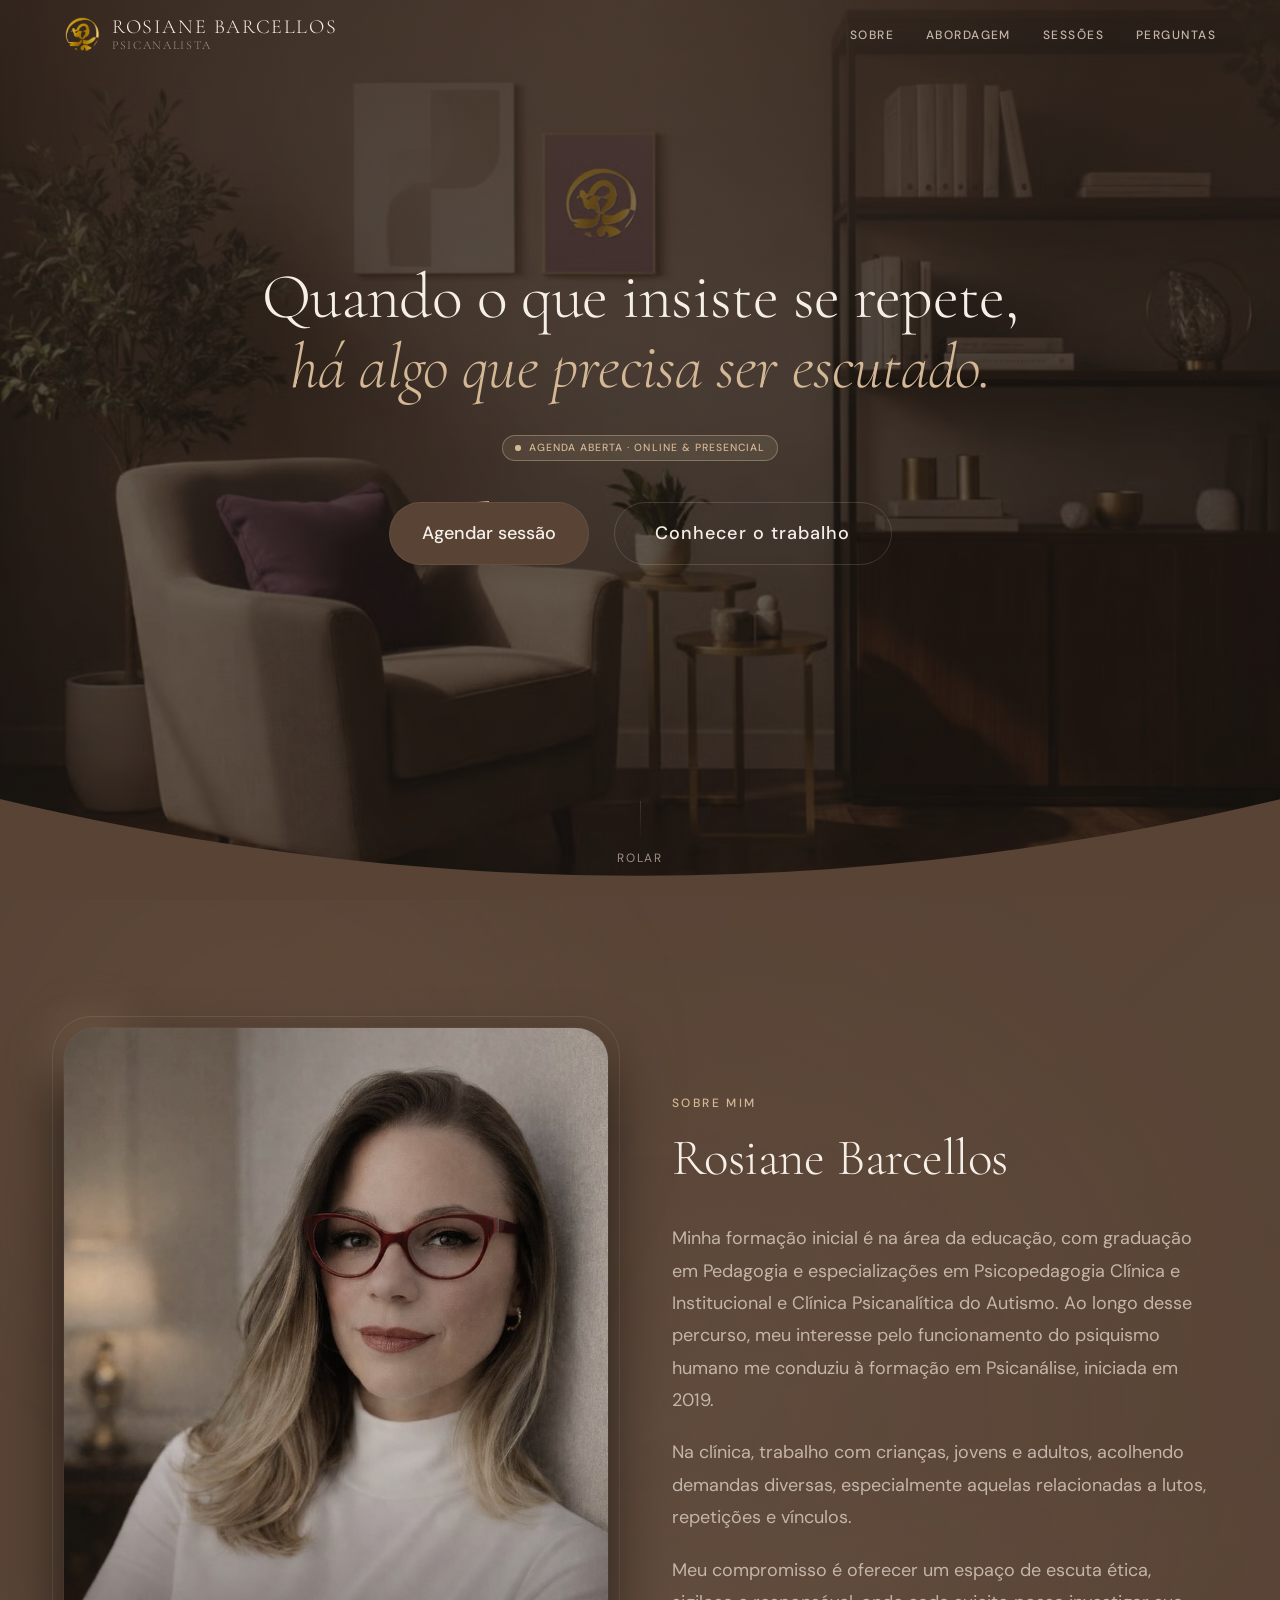
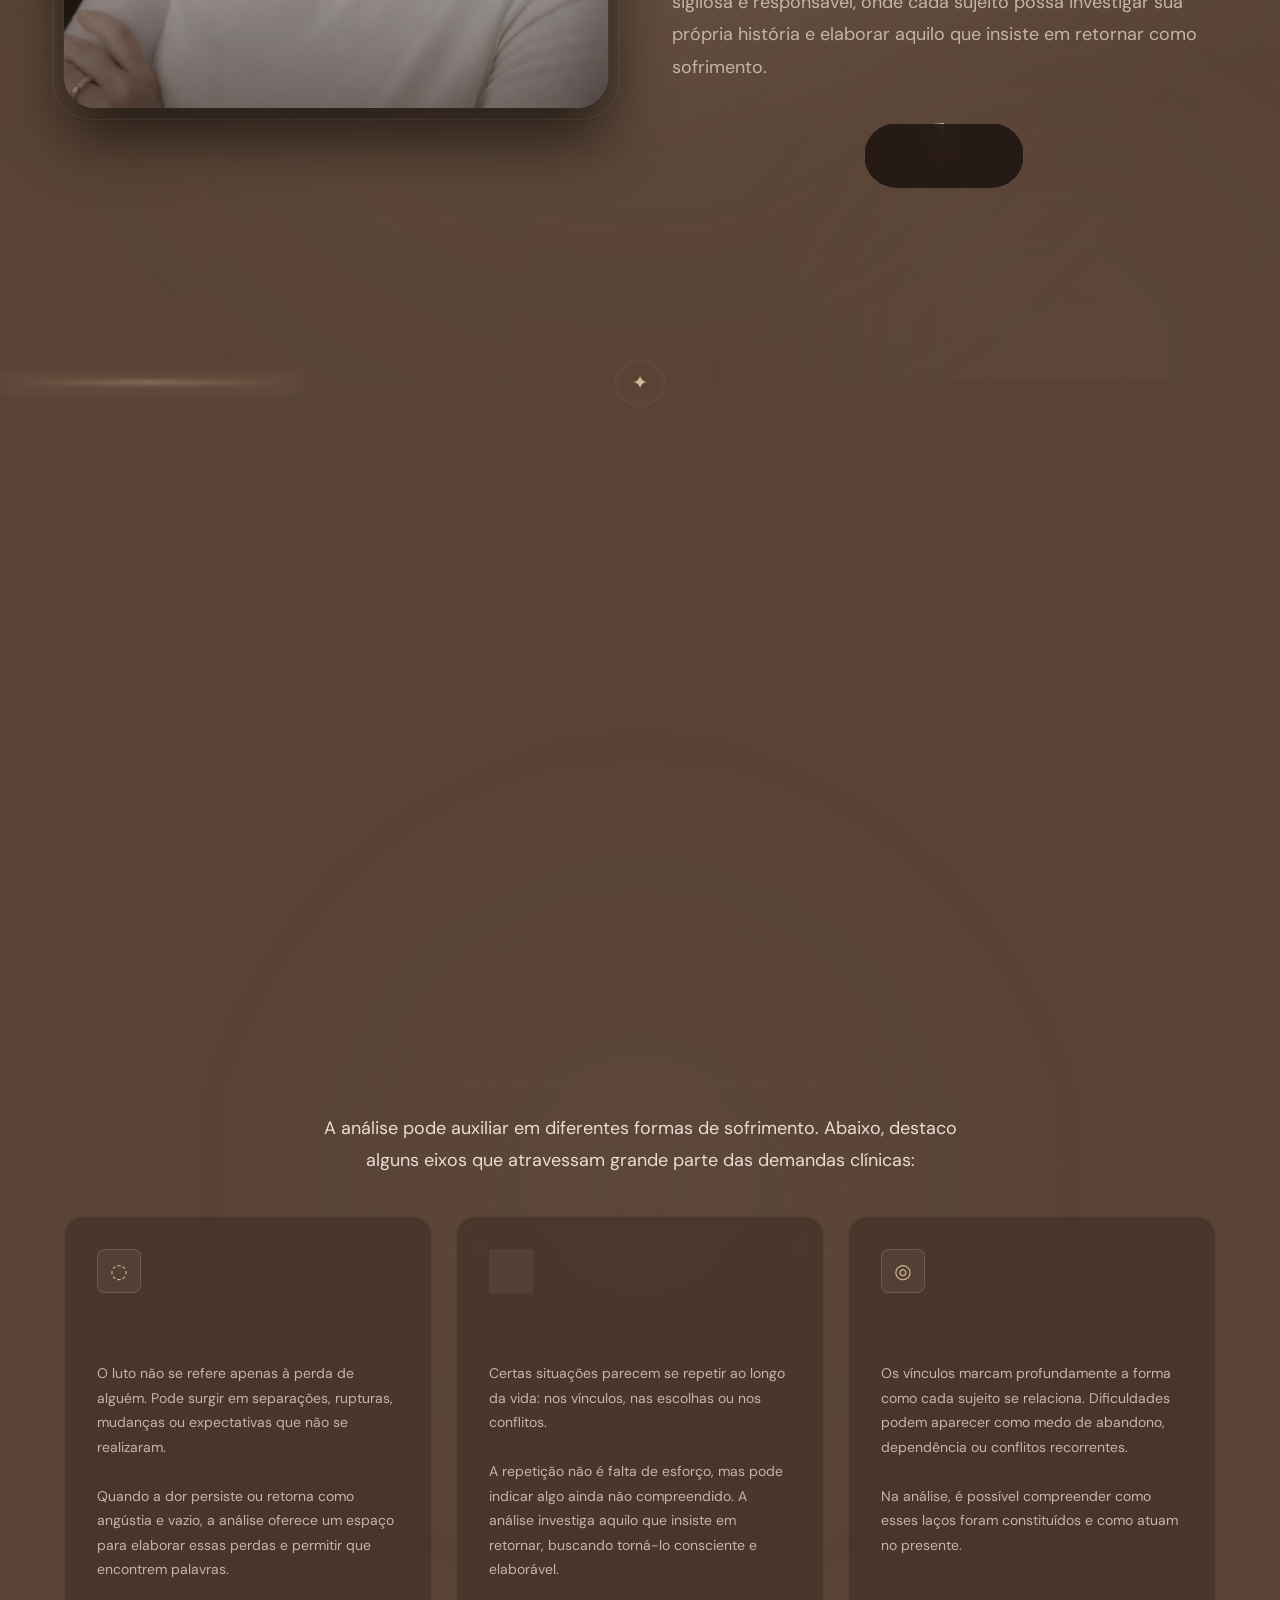
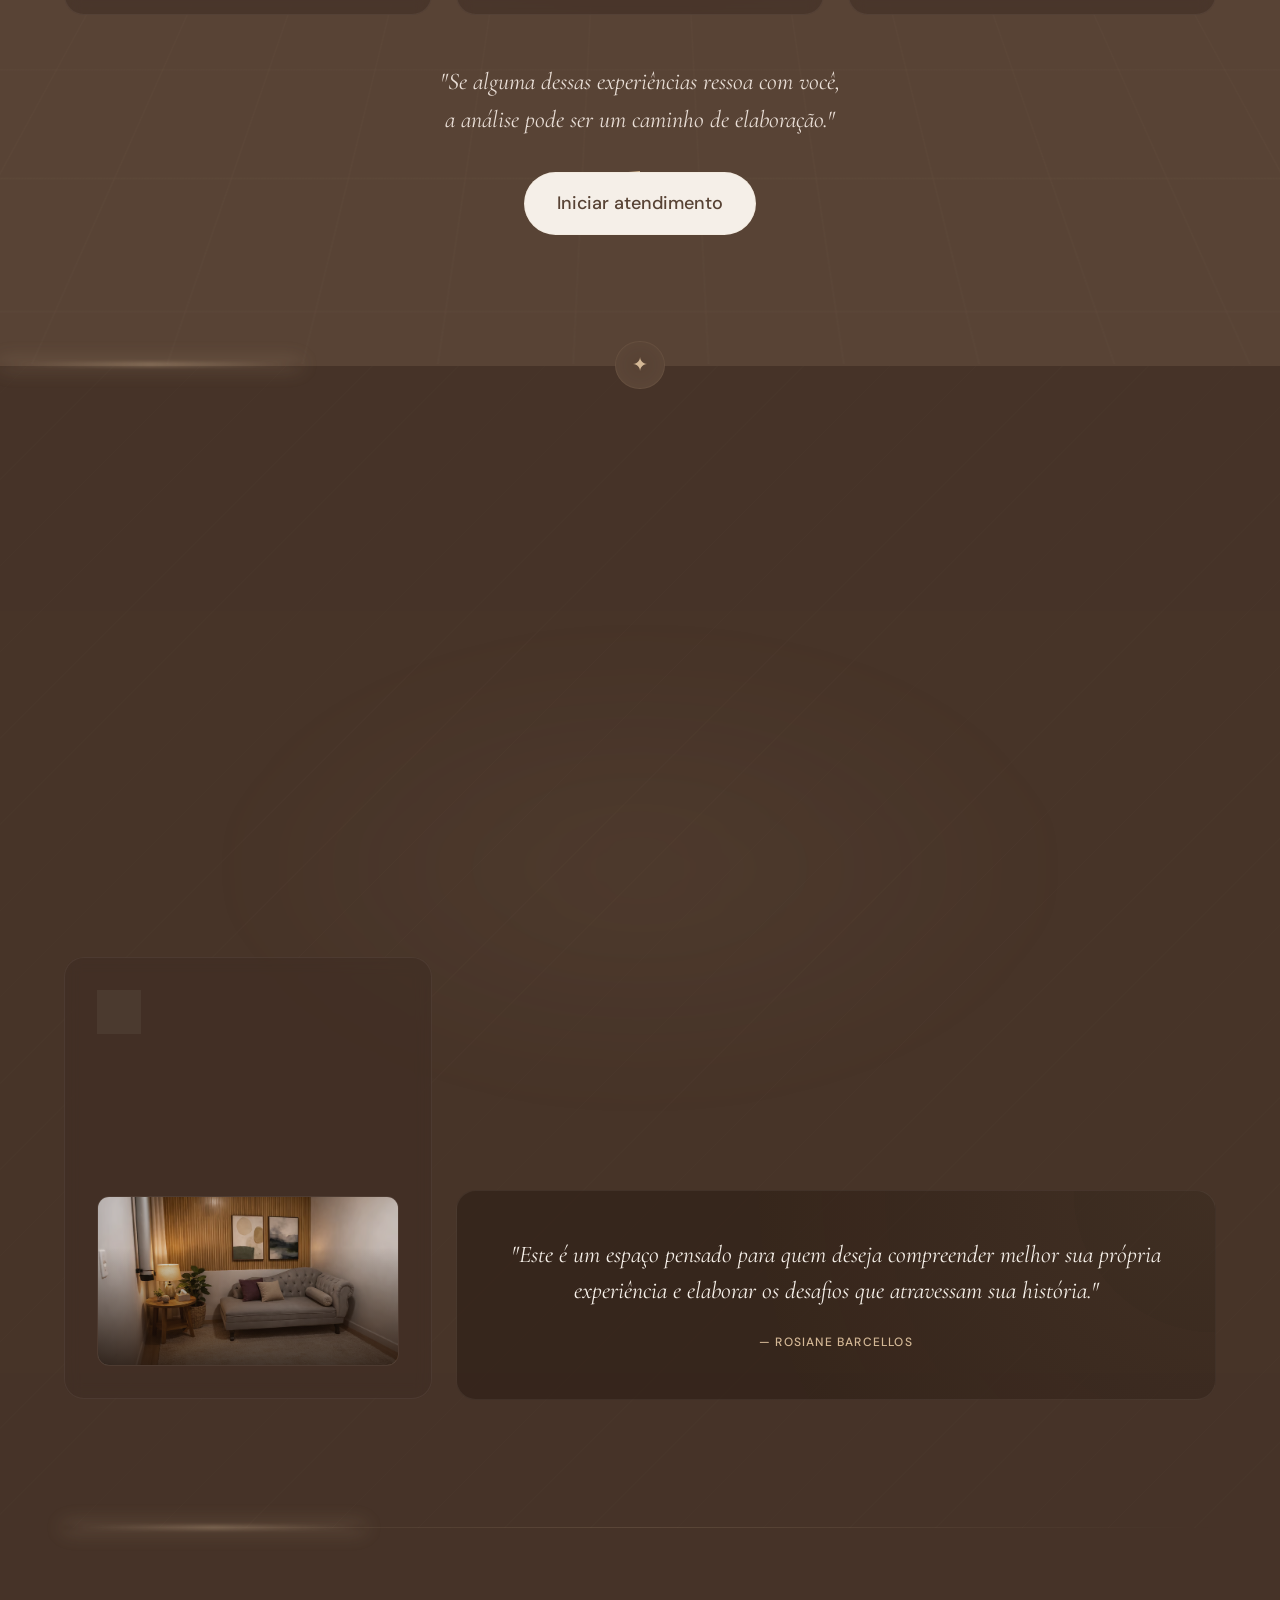
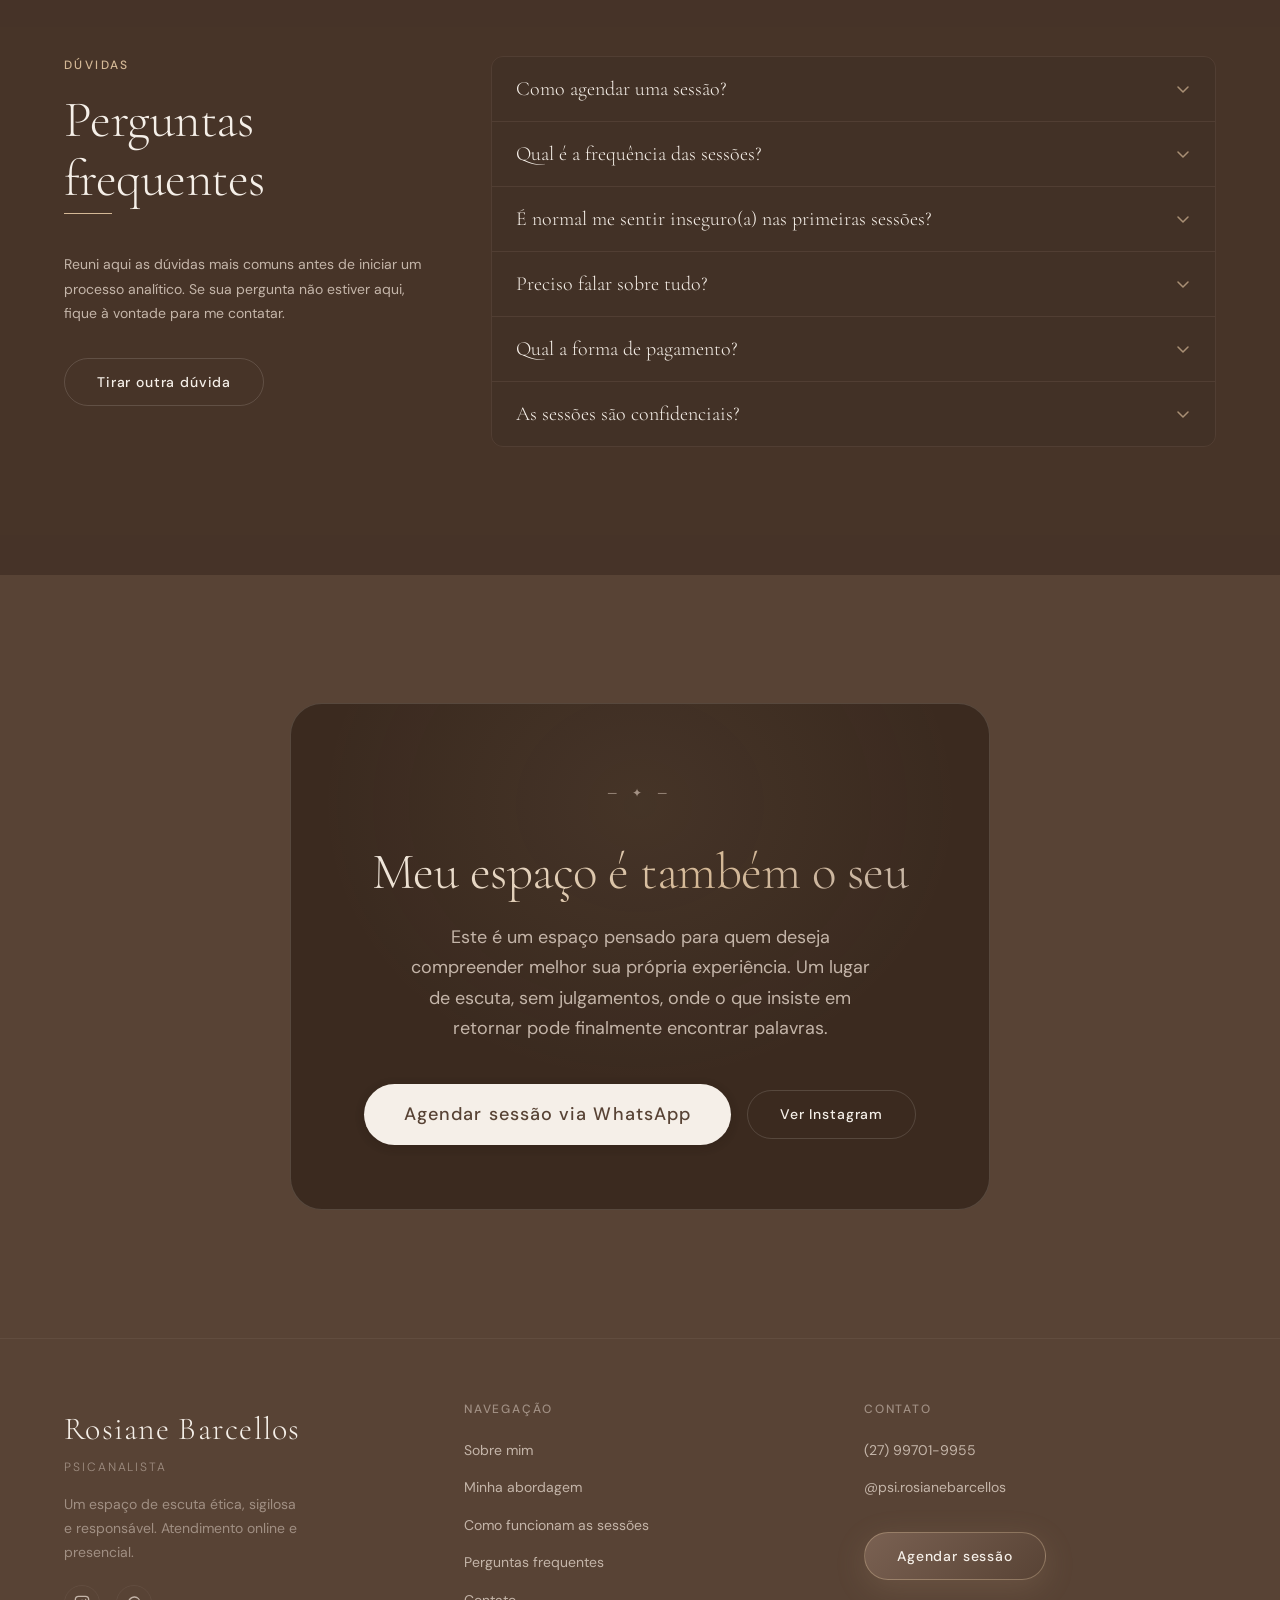
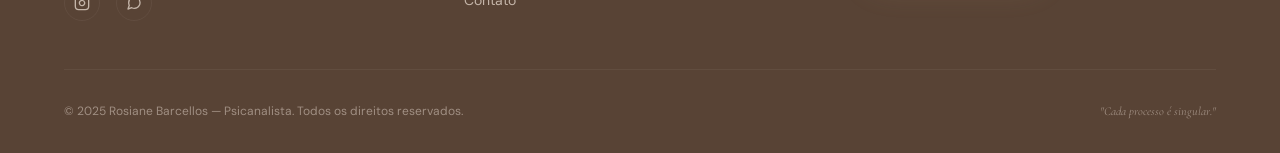
==== index.html @ b43e86ba "finalizou o site e reestruturou o diretório" ====
<!DOCTYPE html>
<html lang="pt-BR">

<head>
  <meta charset="UTF-8" />
  <meta name="viewport" content="width=device-width, initial-scale=1.0" />
  <title>Rosiane Barcellos — Psicanalista</title>
  <meta name="description"
    content="Sou Rosiane Barcellos, psicanalista dedicada a ajudar pessoas a se escutarem e lidarem com questões emocionais. Atendo crianças, jovens e adultos — online e presencial." />
  <meta name="keywords" content="psicanalista, psicanálise, terapia, lutos, vínculos, repetições, atendimento online" />

  <!-- Open Graph -->
  <meta property="og:title" content="Rosiane Barcellos — Psicanalista" />
  <meta property="og:description"
    content="Um espaço de escuta ética, sigilosa e responsável. Quando o que insiste se repete, há algo que precisa ser escutado." />
  <meta property="og:type" content="website" />
  <meta property="og:url" content="https://rosianebarcellos.com/" />

  <!-- Fonts: Cormorant Garamond (serifa elegante) + DM Sans (sans-serif limpa) -->
  <link rel="preconnect" href="https://fonts.googleapis.com" />
  <link rel="preconnect" href="https://fonts.gstatic.com" crossorigin />
  <link
    href="https://fonts.googleapis.com/css2?family=Cormorant+Garamond:ital,wght@0,300;0,400;0,500;0,600;0,700;1,300;1,400;1,500&family=DM+Sans:wght@300;400;500&family=Cormorant:ital,wght@1,300;1,400&display=swap"
    rel="stylesheet" />

  <link rel="stylesheet" href="assets/css/style.css" />

</head>

<body>

  <!-- ══════════════════════════════════════════════════════
       FUNDO ATMOSFÉRICO GLOBAL
  ══════════════════════════════════════════════════════ -->
  <div class="site-bg" aria-hidden="true">
    <div class="site-bg__glow"></div>
    <div class="site-bg__streak"></div>
    <div class="site-bg__vignette"></div>
  </div>

  <!-- ══════════════════════════════════════════════════════
       MOBILE NAV
  ══════════════════════════════════════════════════════ -->
  <div class="mobile-overlay" id="mobileOverlay" aria-hidden="true"></div>
  <nav class="mobile-nav" id="mobileNav" aria-label="Menu mobile">
    <button class="mobile-nav__close" id="mobileClose" aria-label="Fechar menu">✕</button>
    <ul class="mobile-nav__links">
      <li><a href="#sobre">Sobre</a></li>
      <li><a href="#abordagem">Abordagem</a></li>
      <li><a href="#sessoes">Sessões</a></li>
      <li><a href="#faq">Perguntas</a></li>
      <li><a href="#contato">Contato</a></li>
    </ul>
    <a href="https://wa.me/5527997019955" target="_blank" rel="nofollow" class="btn btn-primary btn-lg"
      style="margin-top: auto;">
      Agendar sessão
    </a>
  </nav>

  <!-- ══════════════════════════════════════════════════════
       NAVBAR
  ══════════════════════════════════════════════════════ -->
  <header class="nav" id="mainNav" role="banner">
    <div class="nav__inner">
      <a href="#" class="nav__logo" aria-label="Rosiane Barcellos — Início">
        <img src="assets/images/a_psicana-lise_a-c-_em_essaanc_57f64bc68682.png"
          alt="Logo Rosiane Barcellos" width="36" height="36" />
        <div>
          Rosiane Barcellos
          <span>Psicanalista</span>
        </div>
      </a>
      <ul class="nav__links" role="list">
        <li><a href="#sobre">Sobre</a></li>
        <li><a href="#abordagem">Abordagem</a></li>
        <li><a href="#sessoes">Sessões</a></li>
        <li><a href="#faq">Perguntas</a></li>
      </ul>

      <button class="nav__hamburger" id="hamburger" aria-label="Abrir menu" aria-expanded="false"
        aria-controls="mobileNav">
        <span></span><span></span><span></span>
      </button>
    </div>
  </header>

  <main>

    <!-- ══════════════════════════════════════════════════════
         DOBRA 1 — HERO
    ══════════════════════════════════════════════════════ -->
    <section class="hero" id="inicio" aria-label="Hero">
      <div class="hero__bg" aria-hidden="true">
        <img src="assets/images/site-rosiane-8-aRJJrCat0L3acEd_baf1157f73de.png"
          alt="Ambiente acolhedor do consultório de Rosiane Barcellos" loading="eager" fetchpriority="high" />
        <div class="hero__overlay"></div>
        <div class="hero__ambient"></div>
      </div>

      <div class="hero__content">
        <div class="hero__inner">
          <h1 class="hero__title animate-word delay-0">
            Quando o que insiste se repete,<br>
            <em>há algo que precisa ser escutado.</em>
          </h1>

          <div class="hero__badge animate-fade delay-200">
            <span class="hero__badge-dot"></span>
            Agenda aberta · Online &amp; Presencial
          </div>

          <div class="hero__actions animate-reveal delay-300">
            <a href="https://wa.me/5527997019955" target="_blank" rel="nofollow" class="btn-shimmer"
              id="hero-cta-primary">
              <span class="btn-shimmer__inner" style="background: var(--color-bg-dark); color: var(--color-text-primary);">
                <span class="btn-shimmer__flash"></span>
                Agendar sessão
              </span>
            </a>
            <a href="#sobre" class="btn btn-outline btn-lg" id="hero-cta-secondary">
              Conhecer o trabalho
            </a>
          </div>
        </div>
      </div>

      <div class="hero__scroll" aria-hidden="true">
        <div class="hero__scroll-line"></div>
        <span>Rolar</span>
      </div>

      <div class="hero__divider" aria-hidden="true">
        <svg viewBox="0 0 1440 120" preserveAspectRatio="none">
          <path class="shape-fill" d="M0,120 L0,0 C480,120 960,120 1440,0 L1440,120 Z"></path>
        </svg>
      </div>
    </section>

    <!-- ══════════════════════════════════════════════════════
         DOBRA 2 — SOBRE MIM
    ══════════════════════════════════════════════════════ -->
    <section class="section" id="sobre" aria-labelledby="sobre-titulo">
      <!-- Background Aura Effects -->
      <div class="sobre-orb-1" aria-hidden="true"></div>
      <div class="sobre-orb-2" aria-hidden="true"></div>
      <div class="sobre-interference" aria-hidden="true"></div>
      <div class="sobre-interference-reverse" aria-hidden="true"></div>
      <div class="sobre-beam" aria-hidden="true"></div>
      
      <div class="container">
        <div class="about-grid">

          <div class="about-photo animate-on-scroll">
            <div style="position: relative;">
              <div class="about-photo__frame">
                <img src="assets/images/whatsapp-image-2026-02-15-at-1_9176f972c679.jpeg"
                  alt="Rosiane Barcellos, psicanalista" loading="lazy" />
              </div>
              <div class="about-photo__border" aria-hidden="true"></div>
              <div class="about-photo__accent" aria-hidden="true"></div>
            </div>

            <div class="quote-block animate-on-scroll">
              <p class="quote-block__text">
                "A análise é um processo singular, sustentado pelo tempo, pela palavra e pela responsabilidade clínica."
              </p>
            </div>
          </div>

          <div class="about-content">
            <span class="section__eyebrow animate-on-scroll">Sobre mim</span>
            <div style="overflow: hidden; padding-bottom: 5px;">
              <h2 class="section__title heading-underline text-clip-anim animate-on-scroll" id="sobre-titulo" style="justify-content: flex-start;">
                <span style="animation-delay: 0.0s;">Rosiane</span>
                <span style="animation-delay: 0.15s;">Barcellos</span>
              </h2>
            </div>

            <div class="animate-on-scroll" style="transition-delay: 0.3s;">
              <p>
                Minha formação inicial é na área da educação, com graduação em Pedagogia e
                especializações em Psicopedagogia Clínica e Institucional e Clínica Psicanalítica
                do Autismo. Ao longo desse percurso, meu interesse pelo funcionamento do psiquismo
                humano me conduziu à formação em Psicanálise, iniciada em 2019.
              </p>
              <p>
                Na clínica, trabalho com crianças, jovens e adultos, acolhendo demandas diversas,
                especialmente aquelas relacionadas a lutos, repetições e vínculos.
              </p>
              <p>
                Meu compromisso é oferecer um espaço de escuta ética, sigilosa e responsável,
                onde cada sujeito possa investigar sua própria história e elaborar aquilo que
                insiste em retornar como sofrimento.
              </p>
            </div>

            <div style="margin-top: var(--space-10); display: flex; justify-content: center;" class="animate-on-scroll" style="transition-delay: 0.5s;">
              <a href="https://api.whatsapp.com/send?phone=5527997019955" target="_blank" rel="nofollow" class="btn-shimmer" id="sobre-cta">
                <span class="btn-shimmer__inner">
                  <span class="btn-shimmer__flash"></span>
                  Saiba mais
                </span>
              </a>
            </div>
          </div>

        </div>
      </div>
    </section>

    <!-- Transition Between Sections -->
    <div class="transition-zone" aria-hidden="true">
      <div class="transition-beam"></div>
      <div class="transition-star">✦</div>
    </div>

    <!-- ══════════════════════════════════════════════════════
         DOBRA 3 — MINHA ABORDAGEM
    ══════════════════════════════════════════════════════ -->
    <section class="section section--alt" id="abordagem" aria-labelledby="abordagem-titulo">
      <div class="abordagem-bg-grid" aria-hidden="true"></div>
      <div class="abordagem-glow" aria-hidden="true"></div>
      <div class="container" style="position: relative; z-index: 5;">

        <div class="approach-intro">
          <span class="section__eyebrow animate-on-scroll">Minha abordagem</span>
          <h2 class="section__title heading-underline text-clip-anim animate-on-scroll" id="abordagem-titulo" style="text-align: center;">
            <span style="animation-delay: 0.0s;">A</span> 
            <span style="animation-delay: 0.1s;">Psicanálise</span> 
            <span style="animation-delay: 0.2s;">como</span> 
            <span style="animation-delay: 0.3s;">método</span> 
            <span style="animation-delay: 0.4s;">de</span> 
            <span style="animation-delay: 0.5s;">escuta</span>
          </h2>
          <p class="section__lead animate-text-words animate-on-scroll" data-start-delay="0.4" style="text-align: center; margin: 0 auto var(--space-8);">
            A Psicanálise é um método de escuta que busca compreender o que se manifesta como sofrimento na
            vida do sujeito. Não se trata de aconselhamento ou orientação direta, mas de um trabalho
            de investigação da própria história, das repetições que se apresentam nos vínculos e dos
            lutos que permanecem sem elaboração.
          </p>
          <p class="section__lead animate-text-words animate-on-scroll" data-start-delay="1.2" style="text-align: center; margin: 0 auto;">
            Através da palavra, experiências que antes retornavam como angústia ou sintoma podem
            ser simbolizadas e compreendidas. Cada processo é singular. Não há fórmulas prontas.
            Há tempo, escuta e responsabilidade clínica.
          </p>
        </div>

        <div class="ornament animate-on-scroll">— ✦ —</div>

        <h3 class="animate-on-scroll"
          style="font-family: var(--font-sans); font-size: var(--text-sm); font-weight: 600; letter-spacing: 0.2em; text-transform: uppercase; color: var(--color-accent); text-align: center; margin-bottom: var(--space-8);">
          O que pode ser trabalhado na análise
        </h3>

        <p class="animate-on-scroll"
          style="text-align: center; font-size: var(--text-md); color: var(--color-text-secondary); max-width: 640px; margin: 0 auto var(--space-10); line-height: 1.75;">
          A análise pode auxiliar em diferentes formas de sofrimento. Abaixo, destaco alguns
          eixos que atravessam grande parte das demandas clínicas:
        </p>

        <div class="approach-grid">

          <div class="card flashlight-card animate-on-scroll" id="card-lutos">
            <div class="card__icon">◌</div>
            <div class="card__title">Lutos</div>
            <p class="card__body">
              O luto não se refere apenas à perda de alguém. Pode surgir em separações, rupturas,
              mudanças ou expectativas que não se realizaram.
              <br><br>
              Quando a dor persiste ou retorna como angústia e vazio, a análise oferece um espaço
              para elaborar essas perdas e permitir que encontrem palavras.
            </p>
          </div>

          <div class="card flashlight-card animate-on-scroll" id="card-repeticoes">
            <div class="card__icon">↺</div>
            <div class="card__title">Repetições</div>
            <p class="card__body">
              Certas situações parecem se repetir ao longo da vida: nos vínculos, nas escolhas
              ou nos conflitos.
              <br><br>
              A repetição não é falta de esforço, mas pode indicar algo ainda não compreendido.
              A análise investiga aquilo que insiste em retornar, buscando torná-lo consciente
              e elaborável.
            </p>
          </div>

          <div class="card flashlight-card animate-on-scroll" id="card-vinculos">
            <div class="card__icon">◎</div>
            <div class="card__title">Vínculos</div>
            <p class="card__body">
              Os vínculos marcam profundamente a forma como cada sujeito se relaciona.
              Dificuldades podem aparecer como medo de abandono, dependência ou conflitos
              recorrentes.
              <br><br>
              Na análise, é possível compreender como esses laços foram constituídos e como
              atuam no presente.
            </p>
          </div>

        </div>

        <div class="approach-closing animate-on-scroll">
          <p>
            "Se alguma dessas experiências ressoa com você,<br>
            a análise pode ser um caminho de elaboração."
          </p>
          <a href="https://api.whatsapp.com/send?phone=5527997019955" target="_blank" rel="nofollow"
            class="btn-shimmer" id="abordagem-cta">
            <span class="btn-shimmer__inner" style="background: var(--color-text-primary); color: var(--color-bg-dark);">
              <span class="btn-shimmer__flash"></span>
              Iniciar atendimento
            </span>
          </a>
        </div>

      </div>
    </section>

    <!-- Transition Between Sections -->
    <div class="transition-zone" aria-hidden="true">
      <div class="transition-beam"></div>
      <div class="transition-star">✦</div>
    </div>

    <!-- ══════════════════════════════════════════════════════
         DOBRA 4 — COMO FUNCIONAM AS SESSÕES
    ══════════════════════════════════════════════════════ -->
    <section class="section section--alt" id="sessoes" aria-labelledby="sessoes-titulo" style="position: relative; overflow: hidden;">
      <div class="sessoes-glow-bg" aria-hidden="true"></div>
      <div class="sessoes-bg-stripes" aria-hidden="true"></div>
      
      <div class="container" style="position: relative; z-index: 5;">
        <div style="text-align: center; margin-bottom: var(--space-16);">
          <span class="section__eyebrow animate-on-scroll">Como funciona</span>
          <h2 class="section__title heading-underline text-clip-anim animate-on-scroll" id="sessoes-titulo" style="justify-content: center;">
            <span style="animation-delay: 0.0s;">A</span>
            <span style="animation-delay: 0.1s;">Dinâmica</span>
            <span style="animation-delay: 0.2s;">das</span>
            <span style="animation-delay: 0.3s;">Sessões</span>
          </h2>
        </div>

        <div class="sessoes-bento">
          
          <!-- Card 1: Duração -->
          <div class="card flashlight-card animate-on-scroll sessoes-card-duracao delay-0">
            <div class="card__icon" style="font-size: 1.6rem; font-family: var(--font-sans);">⏱</div>
            <h3 class="card__title">50 Minutos</h3>
            <p class="card__desc">A análise acontece por meio de sessões individuais, garantindo tempo e espaço para que o percurso analítico se desenvolva com o rigor que a clínica exige.</p>
          </div>

          <!-- Card 2: Primeiro Encontro -->
          <div class="card flashlight-card animate-on-scroll sessoes-card-encontro delay-100">
            <div class="card__icon" style="font-size: 1.6rem; font-family: var(--font-sans);">🤝</div>
            <h3 class="card__title">O Primeiro Encontro</h3>
            <p class="card__desc">Momento de conversar sobre sua demanda e alinhar como o processo acontece — estabelecendo fundamentos como a frequência das sessões, valores e arranjos iniciais.</p>
          </div>

          <!-- Card 3: Modalidades -->
          <div class="card flashlight-card animate-on-scroll sessoes-card-modalidade delay-200">
            <div class="card__icon" style="font-size: 1.6rem; font-family: var(--font-sans);">💻</div>
            <h3 class="card__title" style="margin-bottom: var(--space-4);">On-line ou Presencial</h3>
            <p class="card__desc" style="margin-bottom: var(--space-8);">Os atendimentos ocorrem na modalidade que melhor atender às necessidades do processo e à disponibilidade mútua.</p>
            
            <div style="width: 100%; border-radius: var(--radius-lg); overflow: hidden; position: relative; aspect-ratio: 16/9; border: 1px solid var(--color-border-dark);">
              <img src="assets/images/chatgpt-image-1-de-mar_b6e8fc8a7283.png" alt="Ambiente de atendimento" style="width: 100%; height: 100%; object-fit: cover; filter: saturate(0.8) brightness(0.9);" loading="lazy" />
              <div style="position: absolute; inset: 0; background: linear-gradient(to top, rgba(30,18,11,0.8), transparent 70%);"></div>
            </div>
          </div>

          <!-- Card 4: O Espaço da Palavra -->
          <div class="card flashlight-card animate-on-scroll sessoes-card-espaco delay-300">
            <div style="display: flex; gap: var(--space-6); align-items: flex-start;">
              <div class="card__icon" style="font-size: 1.6rem; color: var(--color-text-primary); font-family: var(--font-sans); background: rgba(212, 184, 150, 0.1); border-color: rgba(212, 184, 150, 0.2); flex-shrink: 0;">✧</div>
              <div>
                <h3 class="card__title" style="font-size: 1.5rem; color: var(--color-accent); margin-bottom: 1rem;">O Espaço da Palavra</h3>
                <p class="card__body" style="font-size: 1rem; color: var(--color-text-secondary);">
                  A sessão é o lugar dedicado à escuta e à palavra livre. Cada encontro se constrói a partir do que se apresenta, sem julgamentos ou direcionamentos prontos. Permitindo desdobrar aquilo que insiste em repetir e ampliar a compreensão sobre si mesmo.
                </p>
              </div>
            </div>
          </div>

          <!-- Card 5: Quote -->
          <div class="animate-on-scroll sessoes-card-quote delay-400">
            <div class="sessoes-quote-beam"></div>
            <div style="position: relative; z-index: 2; width: 100%;">
              <p class="quote-block__text" style="font-size: clamp(1.2rem, 3vw, 1.5rem); color: var(--color-text-primary); line-height: 1.5; font-weight: var(--weight-regular);">
                "Este é um espaço pensado para quem deseja compreender melhor sua própria experiência e elaborar os desafios que atravessam sua história."
              </p>
              <div class="quote-block__author" style="margin-top: var(--space-6); font-weight: var(--weight-medium); color: var(--color-accent);">— Rosiane Barcellos</div>
            </div>
          </div>

        </div>
      </div>
    </section>

    <div class="transition-wrapper" aria-hidden="true">
      <div class="transition-line">
        <div class="transition-beam"></div>
      </div>
    </div>

    <!-- ══════════════════════════════════════════════════════
         DOBRA 5 — PERGUNTAS FREQUENTES
    ══════════════════════════════════════════════════════ -->
    <section class="section section--alt" id="faq" aria-labelledby="faq-titulo">
      <div class="container">
        <div class="faq-layout">

          <div class="faq-sidebar animate-on-scroll">
            <span class="section__eyebrow">Dúvidas</span>
            <h2 class="section__title heading-underline" id="faq-titulo">
              Perguntas frequentes
            </h2>
            <p>
              Reuni aqui as dúvidas mais comuns antes de iniciar um processo analítico.
              Se sua pergunta não estiver aqui, fique à vontade para me contatar.
            </p>
            <div style="margin-top: var(--space-8);">
              <a href="https://wa.me/5527997019955" target="_blank" rel="nofollow" class="btn btn-outline" id="faq-cta">
                Tirar outra dúvida
              </a>
            </div>
          </div>

          <div class="accordion animate-on-scroll" id="faq-accordion" role="list">

            <div class="accordion__item" role="listitem">
              <button class="accordion__trigger" aria-expanded="false" id="faq-q1">
                Como agendar uma sessão?
                <svg class="accordion__chevron" viewBox="0 0 16 16" fill="none" stroke="currentColor" stroke-width="1.5"
                  aria-hidden="true">
                  <path d="M3 6l5 5 5-5" stroke-linecap="round" stroke-linejoin="round" />
                </svg>
              </button>
              <div class="accordion__body" role="region" aria-labelledby="faq-q1">
                <div class="accordion__content">
                  Clique no botão "Agendar sessão". Você será direcionado a uma conversa
                  comigo no WhatsApp, onde alinharemos horário e demais detalhes.
                </div>
              </div>
            </div>

            <div class="accordion__item" role="listitem">
              <button class="accordion__trigger" aria-expanded="false" id="faq-q2">
                Qual é a frequência das sessões?
                <svg class="accordion__chevron" viewBox="0 0 16 16" fill="none" stroke="currentColor" stroke-width="1.5"
                  aria-hidden="true">
                  <path d="M3 6l5 5 5-5" stroke-linecap="round" stroke-linejoin="round" />
                </svg>
              </button>
              <div class="accordion__body" role="region" aria-labelledby="faq-q2">
                <div class="accordion__content">
                  Geralmente, as sessões são semanais, mas podemos ajustar conforme necessário
                  dentro do processo analítico.
                </div>
              </div>
            </div>

            <div class="accordion__item" role="listitem">
              <button class="accordion__trigger" aria-expanded="false" id="faq-q3">
                É normal me sentir inseguro(a) nas primeiras sessões?
                <svg class="accordion__chevron" viewBox="0 0 16 16" fill="none" stroke="currentColor" stroke-width="1.5"
                  aria-hidden="true">
                  <path d="M3 6l5 5 5-5" stroke-linecap="round" stroke-linejoin="round" />
                </svg>
              </button>
              <div class="accordion__body" role="region" aria-labelledby="faq-q3">
                <div class="accordion__content">
                  Sim, é completamente normal. Falar sobre si mesmo pode parecer desafiador
                  no início, mas com o tempo, o espaço se torna mais confortável e natural.
                </div>
              </div>
            </div>

            <div class="accordion__item" role="listitem">
              <button class="accordion__trigger" aria-expanded="false" id="faq-q4">
                Preciso falar sobre tudo?
                <svg class="accordion__chevron" viewBox="0 0 16 16" fill="none" stroke="currentColor" stroke-width="1.5"
                  aria-hidden="true">
                  <path d="M3 6l5 5 5-5" stroke-linecap="round" stroke-linejoin="round" />
                </svg>
              </button>
              <div class="accordion__body" role="region" aria-labelledby="faq-q4">
                <div class="accordion__content">
                  Não é necessário falar sobre tudo, apenas sobre aquilo que você se sente
                  à vontade. O que for importante será abordado no momento certo, sem pressões.
                </div>
              </div>
            </div>

            <div class="accordion__item" role="listitem">
              <button class="accordion__trigger" aria-expanded="false" id="faq-q5">
                Qual a forma de pagamento?
                <svg class="accordion__chevron" viewBox="0 0 16 16" fill="none" stroke="currentColor" stroke-width="1.5"
                  aria-hidden="true">
                  <path d="M3 6l5 5 5-5" stroke-linecap="round" stroke-linejoin="round" />
                </svg>
              </button>
              <div class="accordion__body" role="region" aria-labelledby="faq-q5">
                <div class="accordion__content">
                  O pagamento é realizado via Pix após finalizar a sessão.
                </div>
              </div>
            </div>

            <div class="accordion__item" role="listitem">
              <button class="accordion__trigger" aria-expanded="false" id="faq-q6">
                As sessões são confidenciais?
                <svg class="accordion__chevron" viewBox="0 0 16 16" fill="none" stroke="currentColor" stroke-width="1.5"
                  aria-hidden="true">
                  <path d="M3 6l5 5 5-5" stroke-linecap="round" stroke-linejoin="round" />
                </svg>
              </button>
              <div class="accordion__body" role="region" aria-labelledby="faq-q6">
                <div class="accordion__content">
                  Sim. Tudo o que é compartilhado nas sessões é protegido por sigilo ético
                  e profissional.
                </div>
              </div>
            </div>

          </div>
        </div>
      </div>
    </section>

    <!-- ══════════════════════════════════════════════════════
         DOBRA 6 — CTA / CONTATO
    ══════════════════════════════════════════════════════ -->
    <section class="cta-section" id="contato" aria-labelledby="contato-titulo">
      <div class="container">
        <div class="cta-card animate-on-scroll flashlight-card" id="cta-card">
          <div class="cta-card__ambient" aria-hidden="true"></div>
          <div class="ornament" style="margin-bottom: var(--space-6);">— ✦ —</div>
          <h2 class="text-gradient" id="contato-titulo">
            Meu espaço é também o seu
          </h2>
          <p>
            Este é um espaço pensado para quem deseja compreender melhor sua própria
            experiência. Um lugar de escuta, sem julgamentos, onde o que insiste em
            retornar pode finalmente encontrar palavras.
          </p>
          <div class="cta-card__actions">
            <a href="https://wa.me/5527997019955" target="_blank" rel="nofollow" class="btn btn-primary btn-lg"
              id="contato-cta-primary">
              Agendar sessão via WhatsApp
            </a>
            <a href="https://www.instagram.com/psi.rosianebarcellos/" target="_blank" rel="nofollow"
              class="btn btn-outline" id="contato-cta-instagram">
              Ver Instagram
            </a>
          </div>
        </div>
      </div>
    </section>

  </main>

  <!-- ══════════════════════════════════════════════════════
       FOOTER
  ══════════════════════════════════════════════════════ -->
  <footer role="contentinfo">
    <div class="container">
      <div class="footer-inner">

        <div>
          <div class="footer-logo">
            Rosiane Barcellos
            <span>Psicanalista</span>
          </div>
          <p class="footer-tagline">
            Um espaço de escuta ética, sigilosa e responsável. Atendimento online e presencial.
          </p>
          <div class="footer-social">
            <a href="https://www.instagram.com/psi.rosianebarcellos/" target="_blank" rel="nofollow"
              aria-label="Instagram de Rosiane Barcellos" title="Instagram">
              <svg xmlns="http://www.w3.org/2000/svg" width="16" height="16" viewBox="0 0 24 24" fill="none" stroke="currentColor" stroke-width="2" stroke-linecap="round" stroke-linejoin="round">
                <rect x="2" y="2" width="20" height="20" rx="5" ry="5"></rect>
                <path d="M16 11.37A4 4 0 1 1 12.63 8 4 4 0 0 1 16 11.37z"></path>
                <line x1="17.5" y1="6.5" x2="17.51" y2="6.5"></line>
              </svg>
            </a>
            <a href="https://wa.me/5527997019955" target="_blank" rel="nofollow"
              aria-label="WhatsApp de Rosiane Barcellos" title="WhatsApp">
              <svg xmlns="http://www.w3.org/2000/svg" width="16" height="16" viewBox="0 0 24 24" fill="none" stroke="currentColor" stroke-width="2" stroke-linecap="round" stroke-linejoin="round">
                <path d="M21 11.5a8.38 8.38 0 0 1-.9 3.8 8.5 8.5 0 0 1-7.6 4.7 8.38 8.38 0 0 1-3.8-.9L3 21l1.9-5.7a8.38 8.38 0 0 1-.9-3.8 8.5 8.5 0 0 1 4.7-7.6 8.38 8.38 0 0 1 3.8-.9h.5a8.48 8.48 0 0 1 8 8v.5z"></path>
              </svg>
            </a>
          </div>
        </div>

        <div>
          <h3 class="footer-col-title">Navegação</h3>
          <ul class="footer-links" role="list">
            <li><a href="#sobre">Sobre mim</a></li>
            <li><a href="#abordagem">Minha abordagem</a></li>
            <li><a href="#sessoes">Como funcionam as sessões</a></li>
            <li><a href="#faq">Perguntas frequentes</a></li>
            <li><a href="#contato">Contato</a></li>
          </ul>
        </div>

        <div>
          <h3 class="footer-col-title">Contato</h3>
          <ul class="footer-links" role="list">
            <li>
              <a href="https://wa.me/5527997019955" target="_blank" rel="nofollow">
                (27) 99701-9955
              </a>
            </li>
            <li>
              <a href="https://www.instagram.com/psi.rosianebarcellos/" target="_blank" rel="nofollow">
                @psi.rosianebarcellos
              </a>
            </li>
          </ul>
          <div style="margin-top: var(--space-8);">
            <a href="https://wa.me/5527997019955" target="_blank" rel="nofollow" class="btn btn-glow" id="footer-cta">
              Agendar sessão
            </a>
          </div>
        </div>

      </div>

      <div class="footer-bottom">
        <span>&copy; 2025 Rosiane Barcellos — Psicanalista. Todos os direitos reservados.</span>
        <span style="font-family: var(--font-serif); font-style: italic; color: var(--color-text-subtle);">
          "Cada processo é singular."
        </span>
      </div>
    </div>
  </footer>

  <!-- ══════════════════════════════════════════════════════
       JAVASCRIPT
  ══════════════════════════════════════════════════════ -->
  <script src="assets/js/main.js" defer></script>


</body>

</html>
---- assets/css/style.css ----
/* ═══════════════════════════════════════════════════════
       1. DESIGN TOKENS — CSS CUSTOM PROPERTIES
    ═══════════════════════════════════════════════════════ */
    :root {
      --color-bg-light: #b4a497;
      --color-bg-dark: #584335;
      --color-bg-darkest: #3e2d23;
      --color-bg-mid: #7a6152;
      --color-bg-surface: #c8bab1;
      --color-bg-glass: rgba(88, 67, 53, 0.6);
      --color-bg-glass-light: rgba(180, 164, 151, 0.4);

      --color-text-primary: #f5efe8;
      --color-text-secondary: #e8ddd5;
      --color-text-muted: #c4b5a9;
      --color-text-subtle: #a08f83;
      --color-text-dark: #2c1d15;
      --color-text-dark-muted: #5a3f30;

      --color-accent: #d4b896;
      --color-accent-glow: rgba(212, 184, 150, 0.3);
      --color-border-light: rgba(245, 239, 232, 0.15);
      --color-border-dark: rgba(245, 239, 232, 0.06);
      --color-border-accent: rgba(212, 184, 150, 0.4);

      --font-serif: 'Cormorant Garamond', 'Georgia', serif;
      --font-sans: 'DM Sans', 'system-ui', sans-serif;
      --font-italic: 'Cormorant', serif;

      --text-xs: 0.75rem;
      --text-sm: 0.875rem;
      --text-base: 1rem;
      --text-md: 1.125rem;
      --text-lg: 1.25rem;
      --text-xl: 1.5rem;
      --text-2xl: 2rem;
      --text-3xl: 2.5rem;
      --text-4xl: 3.25rem;
      --text-5xl: 4.5rem;
      --text-6xl: 6rem;

      --weight-light: 300;
      --weight-regular: 400;
      --weight-medium: 500;
      --weight-semibold: 600;

      --space-1: 0.25rem;
      --space-2: 0.5rem;
      --space-3: 0.75rem;
      --space-4: 1rem;
      --space-5: 1.25rem;
      --space-6: 1.5rem;
      --space-8: 2rem;
      --space-10: 2.5rem;
      --space-12: 3rem;
      --space-16: 4rem;
      --space-20: 5rem;
      --space-24: 6rem;
      --space-32: 8rem;
      --space-40: 10rem;

      --radius-sm: 4px;
      --radius-md: 8px;
      --radius-lg: 12px;
      --radius-xl: 20px;
      --radius-2xl: 32px;
      --radius-full: 9999px;

      --shadow-sm: 0 2px 8px rgba(30, 18, 11, 0.25);
      --shadow-md: 0 8px 24px rgba(30, 18, 11, 0.3);
      --shadow-lg: 0 20px 48px rgba(30, 18, 11, 0.35);
      --shadow-glow: 0 0 40px rgba(212, 184, 150, 0.2);

      --transition-fast: 150ms cubic-bezier(0.4, 0, 0.2, 1);
      --transition-normal: 300ms cubic-bezier(0.4, 0, 0.2, 1);
      --transition-slow: 600ms cubic-bezier(0.16, 1, 0.3, 1);

      --z-base: 0;
      --z-above: 10;
      --z-overlay: 20;
      --z-modal: 30;
      --z-nav: 50;
    }

    /* ═══════════════════════════════════════════════════════
       2. RESET & BASE
    ═══════════════════════════════════════════════════════ */
    *,
    *::before,
    *::after {
      box-sizing: border-box;
      margin: 0;
      padding: 0;
    }

    html {
      scroll-behavior: smooth;
      -webkit-font-smoothing: antialiased;
      -moz-osx-font-smoothing: grayscale;
    }

    body {
      font-family: var(--font-sans);
      background-color: var(--color-bg-dark);
      color: var(--color-text-primary);
      line-height: 1.6;
      overflow-x: hidden;
    }

    ::-webkit-scrollbar {
      width: 5px;
    }

    ::-webkit-scrollbar-track {
      background: var(--color-bg-darkest);
    }

    ::-webkit-scrollbar-thumb {
      background: var(--color-bg-mid);
      border-radius: var(--radius-full);
    }

    ::-webkit-scrollbar-thumb:hover {
      background: var(--color-accent);
    }

    ::selection {
      background: rgba(212, 184, 150, 0.25);
      color: var(--color-text-primary);
    }

    a {
      color: inherit;
      text-decoration: none;
    }

    img {
      display: block;
      max-width: 100%;
    }

    /* ═══════════════════════════════════════════════════════
       3. ANIMAÇÕES (KEYFRAMES)
    ═══════════════════════════════════════════════════════ */
    @keyframes revealUp {
      0% {
        opacity: 0;
        transform: translateY(24px);
        filter: blur(3px);
      }

      100% {
        opacity: 1;
        transform: translateY(0);
        filter: blur(0);
      }
    }

    @keyframes fadeIn {
      0% {
        opacity: 0;
      }

      100% {
        opacity: 1;
      }
    }

    @keyframes subtlePulse {

      0%,
      100% {
        opacity: 0.4;
        transform: scale(1);
      }

      50% {
        opacity: 0.7;
        transform: scale(1.04);
      }
    }

    @keyframes driftH {
      0% {
        transform: translateX(-8%) translateY(0) rotate(-3deg);
        opacity: 0.3;
      }

      50% {
        transform: translateX(8%) translateY(1.5%) rotate(-3deg);
        opacity: 0.5;
      }

      100% {
        transform: translateX(-8%) translateY(0) rotate(-3deg);
        opacity: 0.3;
      }
    }

    @keyframes slowRotate {
      from {
        transform: rotate(0deg);
      }

      to {
        transform: rotate(360deg);
      }
    }

    @keyframes wordReveal {
      0% {
        opacity: 0;
        transform: translateY(12px);
        filter: blur(4px);
      }

      100% {
        opacity: 1;
        transform: translateY(0);
        filter: blur(0);
      }
    }

    @keyframes ping {
      0% {
        transform: scale(1);
        opacity: 1;
      }

      75%,
      100% {
        transform: scale(2.2);
        opacity: 0;
      }
    }

    @keyframes lineGrow {
      from {
        width: 0;
      }

      to {
        width: 48px;
      }
    }

    @keyframes navShow {
      from {
        transform: translateY(-100%);
        opacity: 0;
      }

      to {
        transform: translateY(0);
        opacity: 1;
      }
    }

    @keyframes borderBeam {
      from {
        background-position: 0% 50%;
      }

      to {
        background-position: 100% 50%;
      }
    }

    /* ═══════════════════════════════════════════════════════
       4. CLASSES UTILITÁRIAS DE ANIMAÇÃO
    ═══════════════════════════════════════════════════════ */
    .animate-reveal {
      animation: revealUp 1s cubic-bezier(0.16, 1, 0.3, 1) both;
      will-change: transform, opacity, filter;
    }

    .animate-word {
      animation: wordReveal 1.4s cubic-bezier(0.2, 0.8, 0.2, 1) both;
      display: inline-block;
      will-change: transform, opacity, filter;
    }

    .animate-fade {
      animation: fadeIn 0.8s ease-out both;
    }

    .animate-on-scroll {
      opacity: 0;
      transform: translateY(20px);
      transition: opacity 0.8s ease, transform 0.8s ease;
    }

    .animate-on-scroll.in-view {
      opacity: 1;
      transform: translateY(0);
    }

    .delay-0 {
      animation-delay: 0ms;
    }

    .delay-100 {
      animation-delay: 100ms;
    }

    .delay-200 {
      animation-delay: 200ms;
    }

    .delay-300 {
      animation-delay: 300ms;
    }

    .delay-400 {
      animation-delay: 400ms;
    }

    .delay-500 {
      animation-delay: 500ms;
    }

    .delay-600 {
      animation-delay: 600ms;
    }

    .delay-800 {
      animation-delay: 800ms;
    }

    /* ═══════════════════════════════════════════════════════
       5. GLASSMORPHISM
    ═══════════════════════════════════════════════════════ */
    .glass {
      background: var(--color-bg-glass);
      backdrop-filter: blur(16px);
      -webkit-backdrop-filter: blur(16px);
      border: 1px solid var(--color-border-light);
    }

    .glass-light {
      background: var(--color-bg-glass-light);
      backdrop-filter: blur(12px);
      -webkit-backdrop-filter: blur(12px);
      border: 1px solid rgba(245, 239, 232, 0.2);
    }

    .glass-nav {
      background: rgba(62, 45, 35, 0.80);
      backdrop-filter: blur(20px);
      -webkit-backdrop-filter: blur(20px);
      border-bottom: 1px solid var(--color-border-dark);
    }

    /* ═══════════════════════════════════════════════════════
       6. FLASHLIGHT CARD EFFECT
    ═══════════════════════════════════════════════════════ */
    .flashlight-card {
      position: relative;
      --mouse-x: -999px;
      --mouse-y: -999px;
    }

    .flashlight-card::after {
      content: '';
      position: absolute;
      inset: 0;
      background: radial-gradient(500px circle at var(--mouse-x) var(--mouse-y),
          rgba(212, 184, 150, 0.08), transparent 45%);
      opacity: 0;
      transition: opacity 0.5s;
      pointer-events: none;
      z-index: 10;
      border-radius: inherit;
    }

    .flashlight-card:hover::after {
      opacity: 1;
    }

    /* ═══════════════════════════════════════════════════════
       7. TIPOGRAFIA
    ═══════════════════════════════════════════════════════ */
    h1,
    h2,
    h3,
    h4,
    h5,
    h6 {
      font-family: var(--font-serif);
      font-weight: var(--weight-light);
      line-height: 1.15;
      letter-spacing: -0.01em;
      color: var(--color-text-primary);
    }

    p {
      font-family: var(--font-sans);
    }

    .text-gradient {
      background: linear-gradient(135deg, var(--color-text-primary) 0%, var(--color-accent) 60%, var(--color-text-muted) 100%);
      -webkit-background-clip: text;
      -webkit-text-fill-color: transparent;
      background-clip: text;
    }

    .heading-underline {
      position: relative;
      display: inline-block;
    }

    .heading-underline::after {
      content: '';
      position: absolute;
      bottom: -6px;
      left: 0;
      width: 48px;
      height: 1px;
      background: var(--color-accent);
      animation: lineGrow 0.8s ease forwards;
    }

    /* ═══════════════════════════════════════════════════════
       8. LAYOUT GLOBAL
    ═══════════════════════════════════════════════════════ */
    .container {
      max-width: 1200px;
      margin: 0 auto;
      padding: 0 var(--space-6);
    }

    .section {
      padding: var(--space-32) 0;
      position: relative;
    }

    .section--alt {
      background: rgba(30, 18, 11, 0.3);
    }

    .section__eyebrow {
      font-family: var(--font-sans);
      font-size: var(--text-xs);
      font-weight: var(--weight-medium);
      letter-spacing: 0.2em;
      text-transform: uppercase;
      color: var(--color-accent);
      margin-bottom: var(--space-4);
      display: block;
    }

    .section__title {
      font-family: var(--font-serif);
      font-size: clamp(2rem, 4vw, var(--text-4xl));
      font-weight: var(--weight-light);
      margin-bottom: var(--space-6);
    }

    .section__lead {
      font-size: var(--text-md);
      color: var(--color-text-muted);
      line-height: 1.75;
      max-width: 680px;
    }

    /* ═══════════════════════════════════════════════════════
       9. FUNDO ATMOSFÉRICO GLOBAL
    ═══════════════════════════════════════════════════════ */
    .site-bg {
      position: fixed;
      inset: 0;
      z-index: -1;
      overflow: hidden;
      background: var(--color-bg-dark);
      pointer-events: none;
    }

    .site-bg__glow {
      position: absolute;
      top: -20%;
      left: 50%;
      transform: translateX(-50%);
      width: 120vw;
      height: 80vh;
      background: radial-gradient(ellipse at center,
          rgba(212, 184, 150, 0.06) 0%,
          rgba(180, 164, 151, 0.03) 40%,
          transparent 70%);
      animation: subtlePulse 10s ease-in-out infinite;
    }

    .site-bg__streak {
      position: absolute;
      bottom: 15%;
      left: -15%;
      width: 130%;
      height: 350px;
      background: radial-gradient(ellipse at center,
          rgba(180, 164, 151, 0.035) 0%,
          transparent 70%);
      animation: driftH 25s ease-in-out infinite;
    }

    .site-bg__vignette {
      position: absolute;
      inset: 0;
      background: radial-gradient(circle at center, transparent 30%, rgba(30, 18, 11, 0.55) 100%);
    }

    /* ═══════════════════════════════════════════════════════
       10. NAVBAR
    ═══════════════════════════════════════════════════════ */
    .nav {
      position: fixed;
      top: 0;
      width: 100%;
      z-index: var(--z-nav);
      padding: var(--space-4) 0;
      animation: navShow 0.6s ease both;
      transition: background var(--transition-normal), box-shadow var(--transition-normal);
    }

    .nav.scrolled {
      background: rgba(62, 45, 35, 0.85);
      backdrop-filter: blur(20px);
      -webkit-backdrop-filter: blur(20px);
      box-shadow: 0 1px 0 var(--color-border-dark), var(--shadow-sm);
    }

    .nav__inner {
      display: flex;
      align-items: center;
      justify-content: space-between;
      max-width: 1200px;
      margin: 0 auto;
      padding: 0 var(--space-6);
    }

    .nav__logo {
      display: flex;
      align-items: center;
      gap: var(--space-3);
      font-family: var(--font-serif);
      font-size: var(--text-lg);
      font-weight: var(--weight-light);
      color: var(--color-text-primary);
      letter-spacing: 0.08em;
      text-transform: uppercase;
      line-height: 1;
    }

    .nav__logo img {
      width: 36px;
      height: 36px;
      object-fit: contain;
      flex-shrink: 0;
      filter: brightness(1.05);
    }

    .nav__logo span {
      font-size: 0.6em;
      letter-spacing: 0.14em;
      opacity: 0.55;
      display: block;
      margin-top: 2px;
    }

    .nav__links {
      display: flex;
      gap: var(--space-8);
      list-style: none;
      align-items: center;
    }

    .nav__links a {
      font-family: var(--font-sans);
      font-size: var(--text-xs);
      font-weight: var(--weight-medium);
      color: var(--color-text-muted);
      letter-spacing: 0.12em;
      text-transform: uppercase;
      transition: color var(--transition-normal);
      position: relative;
    }

    .nav__links a::after {
      content: '';
      position: absolute;
      bottom: -4px;
      left: 0;
      width: 0;
      height: 1px;
      background: var(--color-accent);
      transition: width var(--transition-normal);
    }

    .nav__links a:hover {
      color: var(--color-text-primary);
    }

    .nav__links a:hover::after {
      width: 100%;
    }

    .nav__cta {
      background: var(--color-text-primary);
      color: var(--color-bg-dark);
      font-family: var(--font-sans);
      font-size: var(--text-xs);
      font-weight: var(--weight-medium);
      letter-spacing: 0.08em;
      padding: var(--space-2) var(--space-6);
      border-radius: var(--radius-full);
      border: none;
      cursor: pointer;
      text-transform: uppercase;
      transition: all var(--transition-normal);
      display: inline-block;
    }

    .nav__cta:hover {
      background: var(--color-accent);
      box-shadow: var(--shadow-glow);
      transform: translateY(-1px);
    }

    .nav__hamburger {
      display: none;
      flex-direction: column;
      gap: 5px;
      cursor: pointer;
      background: none;
      border: none;
      padding: var(--space-2);
    }

    .nav__hamburger span {
      display: block;
      width: 22px;
      height: 1.5px;
      background: var(--color-text-muted);
      transition: all var(--transition-normal);
    }

    /* ═══════════════════════════════════════════════════════
       11. HERO
    ═══════════════════════════════════════════════════════ */
    .hero {
      min-height: 100vh;
      display: flex;
      align-items: center;
      justify-content: center;
      position: relative;
      overflow: hidden;
    }

    .hero__bg {
      position: absolute;
      inset: 0;
      z-index: 0;
    }

    .hero__bg img {
      width: 100%;
      height: 100%;
      object-fit: cover;
      object-position: center;
      transform: scale(1.05);
      filter: brightness(0.6) saturate(0.85);
    }

    .hero__overlay {
      position: absolute;
      inset: 0;
      background: linear-gradient(to bottom,
          rgba(62, 45, 35, 0.5) 0%,
          rgba(62, 45, 35, 0.1) 40%,
          rgba(62, 45, 35, 0.0) 100%);
    }

    .hero__ambient {
      position: absolute;
      top: 0;
      left: 50%;
      transform: translateX(-50%);
      width: 80%;
      height: 60vh;
      background: radial-gradient(ellipse at center top, rgba(212, 184, 150, 0.08) 0%, transparent 65%);
      pointer-events: none;
    }

    .hero__content {
      position: relative;
      z-index: 2;
      width: 100%;
      padding: 0;
      margin-top: -8vh; /* Sobe o texto para ficar rente abaixo dos quadros */
    }

    .hero__inner {
      max-width: 1200px;
      margin: 0 auto;
      padding: 0 var(--space-6);
      display: flex;
      flex-direction: column;
      align-items: center;
      text-align: center;
      margin-top: 0;
    }

    .hero__badge {
      display: inline-flex;
      align-items: center;
      gap: var(--space-2);
      padding: var(--space-1) var(--space-3);
      border-radius: var(--radius-full);
      background: rgba(212, 184, 150, 0.12);
      border: 1px solid var(--color-border-accent);
      color: var(--color-accent);
      font-family: var(--font-sans);
      font-size: 0.65rem;
      font-weight: var(--weight-medium);
      letter-spacing: 0.1em;
      text-transform: uppercase;
      margin-bottom: var(--space-10);
    }

    .hero__badge-dot {
      width: 6px;
      height: 6px;
      border-radius: 50%;
      background: var(--color-accent);
      display: inline-block;
      position: relative;
    }

    .hero__badge-dot::before {
      content: '';
      position: absolute;
      inset: 0;
      border-radius: 50%;
      background: var(--color-accent);
      opacity: 0.6;
      animation: ping 2s cubic-bezier(0, 0, 0.2, 1) infinite;
    }

    .hero__title {
      font-family: var(--font-serif);
      font-size: clamp(2rem, 5vw, 4rem);
      font-weight: var(--weight-light);
      line-height: 1.1;
      color: var(--color-text-primary);
      max-width: 800px;
      margin-bottom: var(--space-8);
    }

    .hero__title em {
      font-style: italic;
      color: var(--color-accent);
    }

    .hero__subtitle {
      font-family: var(--font-serif);
      font-size: var(--text-xl);
      font-style: italic;
      color: var(--color-text-muted);
      letter-spacing: 0.04em;
      margin-bottom: var(--space-10);
    }

    .hero__actions {
      display: flex;
      align-items: center;
      justify-content: center;
      gap: var(--space-6);
      flex-wrap: wrap;
    }

    /* Hero Divider / Transition */
    .hero__divider {
      position: absolute;
      bottom: -1px;
      left: 0;
      width: 100%;
      overflow: hidden;
      line-height: 0;
      z-index: 3;
    }

    .hero__divider svg {
      position: relative;
      display: block;
      width: calc(100% + 1.3px);
      height: 8vw;
      min-height: 50px;
      max-height: 120px;
    }

    .hero__divider .shape-fill {
      fill: var(--color-bg-dark);
    }


    .hero__scroll {
      position: absolute;
      bottom: var(--space-8);
      left: 50%;
      transform: translateX(-50%);
      z-index: 2;
      display: flex;
      flex-direction: column;
      align-items: center;
      gap: var(--space-2);
      color: var(--color-text-subtle);
      font-size: var(--text-xs);
      letter-spacing: 0.15em;
      text-transform: uppercase;
    }

    .hero__scroll-line {
      width: 1px;
      height: 40px;
      background: linear-gradient(to bottom, var(--color-border-light), transparent);
      animation: subtlePulse 2s ease-in-out infinite;
    }

    /* ═══════════════════════════════════════════════════════
       12. BOTÕES
    ═══════════════════════════════════════════════════════ */
    .btn {
      display: inline-flex;
      align-items: center;
      justify-content: center;
      gap: var(--space-2);
      font-family: var(--font-sans);
      font-size: var(--text-sm);
      font-weight: var(--weight-medium);
      letter-spacing: 0.06em;
      border: none;
      cursor: pointer;
      transition: all var(--transition-normal);
      position: relative;
      overflow: hidden;
      text-decoration: none;
      white-space: nowrap;
    }

    .btn-primary {
      background: var(--color-text-primary);
      color: var(--color-bg-dark);
      padding: var(--space-3) var(--space-8);
      border-radius: var(--radius-full);
      box-shadow: var(--shadow-sm);
    }

    .btn-primary:hover {
      background: var(--color-accent);
      box-shadow: var(--shadow-glow);
      transform: translateY(-1px);
    }

    .btn-primary:active {
      transform: translateY(0);
    }

    .btn-outline {
      background: transparent;
      color: var(--color-text-primary);
      padding: var(--space-3) var(--space-8);
      border-radius: var(--radius-full);
      border: 1px solid var(--color-border-light);
    }

    .btn-outline:hover {
      border-color: var(--color-accent);
      color: var(--color-accent);
    }

    .btn-glow {
      background: linear-gradient(135deg, var(--color-bg-mid), var(--color-bg-dark));
      color: var(--color-text-primary);
      padding: var(--space-3) var(--space-8);
      border-radius: var(--radius-full);
      border: 1px solid var(--color-border-accent);
      box-shadow: 0 8px 32px rgba(212, 184, 150, 0.15);
    }

    .btn-glow:hover {
      box-shadow: 0 12px 40px rgba(212, 184, 150, 0.3);
      transform: translateY(-2px);
      border-color: rgba(212, 184, 150, 0.6);
    }

    .btn-lg {
      padding: var(--space-4) var(--space-10);
      font-size: var(--text-md);
    }

    /* ═══════════════════════════════════════════════════════
       13. CARDS
    ═══════════════════════════════════════════════════════ */
    .card {
      border-radius: var(--radius-xl);
      border: 1px solid var(--color-border-dark);
      padding: var(--space-8);
      background: rgba(62, 45, 35, 0.55);
      backdrop-filter: blur(8px);
      -webkit-backdrop-filter: blur(8px);
      transition: border-color var(--transition-normal), box-shadow var(--transition-normal), transform 0.15s ease-out;
      transform-style: preserve-3d;
      will-change: transform;
    }

    .card:hover {
      border-color: var(--color-border-accent);
      box-shadow: 0 30px 60px rgba(0, 0, 0, 0.5), 0 0 30px rgba(212, 184, 150, 0.15);
      /* JavaScript handles the actual tilt/scale on mousemove */
    }

    .card__icon {
      width: 44px;
      height: 44px;
      border-radius: var(--radius-md);
      border: 1px solid var(--color-border-light);
      background: rgba(245, 239, 232, 0.05);
      display: flex;
      align-items: center;
      justify-content: center;
      margin-bottom: var(--space-6);
      font-size: 1.25rem;
      color: var(--color-accent);
      transform: translateZ(40px);
      transition: transform 0.3s ease, color 0.3s ease;
    }
    
    .card:hover .card__icon {
      transform: translateZ(60px) scale(1.1);
      color: #fff;
    }

    .card__title {
      font-family: var(--font-serif);
      font-size: var(--text-lg);
      font-weight: var(--weight-normal);
      color: var(--color-text-primary);
      margin-bottom: var(--space-3);
      transform: translateZ(25px);
    }

    .card__desc {
      font-family: var(--font-sans);
      font-size: var(--text-sm);
      color: var(--color-text-muted);
      line-height: 1.6;
      transform: translateZ(15px);
    }

    .card__body {
      font-size: var(--text-sm);
      color: var(--color-text-muted);
      line-height: 1.75;
    }

    /* ═══════════════════════════════════════════════════════
       14. QUOTE BLOCK
    ═══════════════════════════════════════════════════════ */
    .quote-block {
      padding: var(--space-6) var(--space-8);
      background: rgba(30, 18, 11, 0.4);
      border-radius: var(--radius-xl);
      border: 1px solid rgba(212, 184, 150, 0.08);
      backdrop-filter: blur(8px);
      box-shadow: 0 15px 30px rgba(0, 0, 0, 0.2);
    }

    .quote-block__text {
      font-family: var(--font-serif);
      font-style: italic;
      font-size: var(--text-lg);
      font-weight: var(--weight-light);
      color: var(--color-accent);
      line-height: 1.6;
      text-align: center;
    }

    .quote-block__author {
      font-family: var(--font-sans);
      font-size: var(--text-xs);
      color: var(--color-text-muted);
      letter-spacing: 0.1em;
      text-transform: uppercase;
      margin-top: var(--space-3);
    }

    /* ═══════════════════════════════════════════════════════
       15. ACCORDION (FAQ)
    ═══════════════════════════════════════════════════════ */
    .accordion {
      border: 1px solid var(--color-border-dark);
      border-radius: var(--radius-lg);
      overflow: hidden;
    }

    .accordion__item {
      border-bottom: 1px solid var(--color-border-dark);
    }

    .accordion__item:last-child {
      border-bottom: none;
    }

    .accordion__trigger {
      width: 100%;
      display: flex;
      align-items: center;
      justify-content: space-between;
      padding: var(--space-5) var(--space-6);
      font-family: var(--font-serif);
      font-size: var(--text-lg);
      font-weight: var(--weight-light);
      color: var(--color-text-primary);
      background: rgba(62, 45, 35, 0.4);
      border: none;
      cursor: pointer;
      text-align: left;
      transition: background var(--transition-fast);
    }

    .accordion__trigger:hover {
      background: rgba(62, 45, 35, 0.7);
    }

    .accordion__chevron {
      width: 16px;
      height: 16px;
      color: var(--color-accent);
      transition: transform var(--transition-normal);
      flex-shrink: 0;
      opacity: 0.7;
    }

    .accordion__item.open .accordion__chevron {
      transform: rotate(180deg);
    }

    .accordion__body {
      max-height: 0;
      overflow: hidden;
      transition: max-height var(--transition-slow);
    }

    .accordion__item.open .accordion__body {
      max-height: 300px;
    }

    .accordion__content {
      padding: var(--space-5) var(--space-6);
      font-size: var(--text-sm);
      color: var(--color-text-muted);
      line-height: 1.75;
      background: rgba(30, 18, 11, 0.25);
    }

    /* ═══════════════════════════════════════════════════════
       16. DIVIDER ORNAMENTAL
    ═══════════════════════════════════════════════════════ */
    .divider-accent {
      width: 100%;
      height: 1px;
      background: linear-gradient(90deg, transparent, var(--color-border-accent), transparent);
      margin: 0;
    }

    .ornament {
      text-align: center;
      color: var(--color-text-subtle);
      font-size: var(--text-xs);
      letter-spacing: 0.5em;
      padding: var(--space-4) 0;
    }

    /* ═══════════════════════════════════════════════════════
       17. BADGE
    ═══════════════════════════════════════════════════════ */
    .badge {
      display: inline-flex;
      align-items: center;
      gap: var(--space-2);
      padding: var(--space-1) var(--space-3);
      border-radius: var(--radius-full);
      font-family: var(--font-sans);
      font-size: var(--text-xs);
      font-weight: var(--weight-medium);
      letter-spacing: 0.05em;
    }

    .badge-accent {
      background: rgba(212, 184, 150, 0.12);
      border: 1px solid var(--color-border-accent);
      color: var(--color-accent);
    }

    .badge-subtle {
      background: rgba(245, 239, 232, 0.06);
      border: 1px solid var(--color-border-light);
      color: var(--color-text-muted);
    }

    /* ═══════════════════════════════════════════════════════
       18. SEÇÃO: SOBRE MIM
    ═══════════════════════════════════════════════════════ */
    .about-grid {
      display: grid;
      grid-template-columns: 1fr 1fr;
      gap: var(--space-16);
      align-items: center;
    }

    .about-photo {
      position: relative;
      display: flex;
      flex-direction: column;
      gap: var(--space-8);
    }

    .about-photo__frame {
      border-radius: 32px;
      overflow: hidden;
      position: relative;
      aspect-ratio: 4/5;
      box-shadow: 0 30px 60px rgba(0, 0, 0, 0.6), 0 0 0 1px rgba(255, 255, 255, 0.05);
      z-index: 2;
      animation: photoFloat 10s ease-in-out infinite alternate;
    }

    @keyframes photoFloat {
      0% { transform: translateY(0) rotate(0deg); box-shadow: 0 30px 60px rgba(0,0,0,0.6), 0 0 0 1px rgba(212,184,150,0.1); }
      100% { transform: translateY(-12px) rotate(0.5deg); box-shadow: 0 45px 80px rgba(0,0,0,0.8), 0 0 20px 2px rgba(212,184,150,0.2); }
    }

    .about-photo__frame img {
      width: 100%;
      height: 100%;
      object-fit: cover;
      object-position: top;
      filter: saturate(0.85) brightness(0.9);
      transition: filter var(--transition-slow), transform var(--transition-slow);
    }

    .about-photo__frame:hover img {
      filter: saturate(0.95) brightness(0.95);
      transform: scale(1.03);
    }

    .about-photo__frame::after {
      content: '';
      position: absolute;
      inset: 0;
      background: linear-gradient(to bottom, transparent 60%, rgba(30, 18, 11, 0.5) 100%);
      pointer-events: none;
    }

    .about-photo__border {
      position: absolute;
      inset: -12px;
      border-radius: 40px;
      border: 1px solid rgba(212, 184, 150, 0.15);
      pointer-events: none;
      z-index: 1;
    }

    .about-photo__accent {
      position: absolute;
      top: -30px;
      left: -30px;
      width: 120px;
      height: 120px;
      border-radius: 50%;
      background: radial-gradient(circle, rgba(212, 184, 150, 0.3) 0%, transparent 70%);
      filter: blur(20px);
      z-index: 0;
    }

    .about-content p {
      font-size: var(--text-md);
      color: var(--color-text-muted);
      line-height: 1.8;
      margin-bottom: var(--space-5);
    }

    .about-content p:last-of-type {
      margin-bottom: var(--space-8);
    }

    /* ═══════════════════════════════════════════════════════
       18.5. EFEITOS DA SEÇÃO: SOBRE MIM (AURA STYLE)
    ═══════════════════════════════════════════════════════ */
    #sobre {
      position: relative;
      background: var(--color-bg-dark);
      overflow: hidden;
    }

    #sobre .container {
      position: relative;
      z-index: 5;
    }

    #sobre::before {
      content: '';
      position: absolute;
      inset: 0;
      background: radial-gradient(circle at center, rgba(180, 164, 151, 0.08) 0%, transparent 80%);
      pointer-events: none;
      z-index: 1;
    }

    .sobre-orb-1 {
      position: absolute;
      top: -20%; left: -10%;
      width: 800px; height: 800px;
      background: radial-gradient(circle, rgba(212, 184, 150, 0.06) 0%, transparent 70%);
      filter: blur(60px);
      pointer-events: none;
      z-index: 2;
      animation: ambientSlowPulse 12s infinite alternate ease-in-out;
    }

    .sobre-orb-2 {
      position: absolute;
      bottom: -30%; right: -10%;
      width: 700px; height: 700px;
      background: radial-gradient(circle, rgba(212, 184, 150, 0.04) 0%, transparent 70%);
      filter: blur(50px);
      pointer-events: none;
      z-index: 2;
      animation: floatSlowRight 18s infinite alternate ease-in-out;
    }

    .sobre-interference {
      position: absolute;
      top: -50%; left: -50%;
      width: 200%; height: 200%;
      background: conic-gradient(from 0deg at 50% 50%, transparent 0deg, rgba(212, 184, 150, 0.015) 60deg, transparent 120deg);
      opacity: 0.8;
      pointer-events: none;
      z-index: 2;
      animation: slow-rotate 120s linear infinite;
    }

    .sobre-interference-reverse {
      position: absolute;
      top: -50%; left: -50%;
      width: 200%; height: 200%;
      background: conic-gradient(from 180deg at 50% 50%, transparent 0deg, rgba(212, 184, 150, 0.015) 60deg, transparent 120deg);
      opacity: 0.5;
      pointer-events: none;
      z-index: 2;
      animation: slow-rotate 150s linear infinite reverse;
    }

    .sobre-beam {
      position: absolute;
      bottom: 20%; left: -20%;
      width: 140%; height: 300px;
      background: radial-gradient(ellipse at center, rgba(212, 184, 150, 0.03) 0%, transparent 70%);
      transform: rotate(-5deg);
      pointer-events: none;
      z-index: 2;
      animation: drift-horizontal 20s ease-in-out infinite;
    }

    @keyframes ambientSlowPulse {
      0% { transform: scale(1) translate(0, 0); opacity: 0.6; }
      100% { transform: scale(1.1) translate(40px, 30px); opacity: 1; }
    }

    @keyframes floatSlowRight {
      0% { transform: translate(0, 0); }
      100% { transform: translate(-80px, -40px); }
    }

    @keyframes slow-rotate {
      0% { transform: rotate(0deg); }
      100% { transform: rotate(360deg); }
    }

    @keyframes drift-horizontal {
      0% { transform: translateX(-10%) translateY(0); opacity: 0.3; }
      50% { transform: translateX(10%) translateY(2%); opacity: 0.7; }
      100% { transform: translateX(-10%) translateY(0); opacity: 0.3; }
    }

    /* Shimmer Button Effect */
    .btn-shimmer {
      position: relative;
      display: inline-flex;
      align-items: center;
      justify-content: center;
      overflow: hidden;
      border-radius: 9999px;
      padding: 1px;
      text-decoration: none;
      background: transparent;
      outline: none;
    }
    .btn-shimmer::before {
      content: '';
      position: absolute;
      inset: -1000%;
      background: conic-gradient(from 0deg, transparent 0, transparent 340deg, var(--color-accent) 360deg);
      animation: spin-shimmer 2.5s linear infinite;
    }
    .btn-shimmer__inner {
      position: relative;
      z-index: 10;
      display: flex;
      height: 100%;
      width: 100%;
      align-items: center;
      justify-content: center;
      border-radius: 9999px;
      background: rgba(30, 20, 15, 0.85); /* Glass base */
      backdrop-filter: blur(8px);
      -webkit-backdrop-filter: blur(8px);
      padding: var(--space-4) var(--space-8);
      border: 1px solid rgba(212, 184, 150, 0.1);
      color: #fff;
      font-size: var(--text-md);
      font-weight: 500;
      overflow: hidden;
      transition: all 0.4s ease;
    }
    .btn-shimmer__flash {
      position: absolute;
      top: 0; left: 0;
      height: 100%; width: 100%;
      background: linear-gradient(90deg, transparent, rgba(212, 184, 150, 0.3), transparent);
      transform: translateX(-100%) skewX(-15deg);
      opacity: 0;
      transition: opacity 0.4s;
    }
    .btn-shimmer:hover .btn-shimmer__flash {
      opacity: 1;
      animation: shimmer-flash 1.5s infinite;
    }
    .btn-shimmer:hover .btn-shimmer__inner {
      background: rgba(45, 30, 20, 0.95);
      border-color: rgba(212, 184, 150, 0.4);
      transform: scale(1.02);
    }
    @keyframes spin-shimmer {
      100% { transform: rotate(360deg); }
    }
    @keyframes shimmer-flash {
      0% { transform: translateX(-100%) skewX(-15deg); }
      100% { transform: translateX(200%) skewX(-15deg); }
    }

    /* Transition Zone Divider */
    .transition-zone {
      position: relative;
      height: 2px;
      width: 100%;
      display: flex;
      justify-content: center;
      align-items: center;
      z-index: 20;
      background: transparent;
    }
    .transition-beam {
      position: absolute;
      width: 60%;
      height: 1px;
      background: radial-gradient(ellipse at center, var(--color-accent) 0%, transparent 80%);
      animation: pulsateBeam 3s ease-in-out infinite alternate;
      box-shadow: 0 0 20px 2px rgba(212, 184, 150, 0.4);
      opacity: 0.7;
    }
    .transition-star {
      background: var(--color-bg-dark);
      padding: var(--space-2) var(--space-4);
      color: var(--color-accent);
      font-size: 1.2rem;
      z-index: 2;
      border-radius: 50%;
      border: 1px solid rgba(212, 184, 150, 0.1);
      box-shadow: inset 0 0 20px rgba(212, 184, 150, 0.05);
    }
    @keyframes pulsateBeam {
      0% { transform: scaleX(0.8); opacity: 0.4; }
      100% { transform: scaleX(1.1); opacity: 0.9; }
    }

    /* Flashlight Card Effect */
    .flashlight-card {
      position: relative;
      overflow: hidden;
    }
    .flashlight-card::before {
      content: "";
      position: absolute;
      inset: 0px;
      /* Using fallback of -500px so it's hidden if JS hasn't run */
      background: radial-gradient(
        400px circle at var(--mouse-x, -500px) var(--mouse-y, -500px),
        rgba(212, 184, 150, 0.08),
        transparent 40%
      );
      opacity: 0;
      transition: opacity 0.5s;
      pointer-events: none;
      z-index: 10;
    }
    .flashlight-card:hover::before { opacity: 1; }

    /* ═══════════════════════════════════════════════════════
       19. SEÇÃO: ABORDAGEM
    ═══════════════════════════════════════════════════════ */
    #abordagem {
      position: relative;
      overflow: hidden;
      background: var(--color-bg-dark);
    }
    
    /* Modern Mesh/Grid Background */
    .abordagem-bg-grid {
      position: absolute;
      inset: -50%;
      background-image: 
        linear-gradient(rgba(212, 184, 150, 0.03) 1px, transparent 1px),
        linear-gradient(90deg, rgba(212, 184, 150, 0.03) 1px, transparent 1px);
      background-size: 80px 80px;
      background-position: center top;
      transform: perspective(1000px) rotateX(60deg) translateY(-100px) translateZ(-200px);
      animation: grid-move 20s linear infinite;
      pointer-events: none;
      z-index: 1;
      mask-image: linear-gradient(to top, transparent, black 40%, black 60%, transparent);
      -webkit-mask-image: linear-gradient(to top, transparent, black 40%, black 60%, transparent);
    }
    
    .abordagem-glow {
      position: absolute;
      top: 50%; left: 50%;
      transform: translate(-50%, -50%);
      width: 1000px; height: 1000px;
      background: radial-gradient(circle, rgba(212, 184, 150, 0.04) 0%, transparent 60%);
      pointer-events: none;
      z-index: 1;
      filter: blur(80px);
    }

    @keyframes grid-move {
      0% { background-position: center 0; }
      100% { background-position: center 80px; }
    }

    /* Text Slide Up Animation (Gemini Style) */
    @keyframes textSlide {
      0% { transform: translateY(110%); opacity: 0; filter: blur(5px); }
      100% { transform: translateY(0); opacity: 1; filter: blur(0px); }
    }
    .text-clip-anim {
      display: flex;
      justify-content: center;
      flex-wrap: wrap;
      gap: 0.25em;
      overflow: hidden;
      padding-bottom: 0.1em;
    }
    .text-clip-anim span {
      display: inline-block;
      opacity: 0;
      transform: translateY(110%);
    }
    .in-view.text-clip-anim span,
    .in-view .text-clip-anim span {
      animation: textSlide 0.9s cubic-bezier(0.16, 1, 0.3, 1) forwards;
    }
    
    .approach-intro {
      max-width: 800px;
      margin: 0 auto var(--space-16);
      text-align: center;
    }

    .approach-grid {
      display: grid;
      grid-template-columns: repeat(3, 1fr);
      gap: var(--space-6);
      margin-bottom: var(--space-12);
    }

    .approach-closing {
      text-align: center;
      max-width: 640px;
      margin: 0 auto;
    }

    .approach-closing p {
      font-family: var(--font-serif);
      font-size: var(--text-xl);
      font-style: italic;
      color: var(--color-text-secondary);
      margin-bottom: var(--space-8);
    }

    /* ═══════════════════════════════════════════════════════
       20. SEÇÃO: SESSÕES (BENTO GRID - VIBE DESIGN)
    ═══════════════════════════════════════════════════════ */
    .sessoes-bento {
      display: grid;
      grid-template-columns: repeat(12, 1fr);
      grid-auto-rows: minmax(200px, auto);
      gap: var(--space-6);
      position: relative;
      z-index: 5;
      padding-top: var(--space-10);
    }

    .sessoes-card-duracao {
      grid-column: span 5;
    }
    
    .sessoes-card-encontro {
      grid-column: span 7;
    }

    .sessoes-card-modalidade {
      grid-column: span 4;
      grid-row: span 2;
    }

    .sessoes-card-espaco {
      grid-column: span 8;
      display: flex;
      flex-direction: column;
      justify-content: center;
      background: linear-gradient(135deg, rgba(180, 164, 151, 0.05) 0%, transparent 100%);
    }

    .sessoes-card-quote {
      grid-column: span 8;
      display: flex;
      align-items: center;
      justify-content: center;
      text-align: center;
      position: relative;
      border: 1px solid var(--color-border-dark);
      background: radial-gradient(circle at top right, rgba(212, 184, 150, 0.06), transparent 60%), rgba(30, 18, 11, 0.4);
      padding: var(--space-8);
      border-radius: var(--radius-xl);
      overflow: hidden;
    }
    
    .sessoes-quote-beam {
      position: absolute;
      top: 0;
      left: -100%;
      width: 50%;
      height: 100%;
      background: linear-gradient(to right, transparent, rgba(212, 184, 150, 0.08), transparent);
      transform: skewX(-20deg);
      animation: sessoesBeam 6s cubic-bezier(0.4, 0, 0.2, 1) infinite;
      pointer-events: none;
    }

    @keyframes sessoesBeam {
      0% { left: -100%; }
      40%, 100% { left: 200%; }
    }

    .sessoes-glow-bg {
      position: absolute;
      top: 20%;
      left: 50%;
      transform: translateX(-50%);
      width: 100%;
      max-width: 1000px;
      height: 60vh;
      background: radial-gradient(ellipse at center, rgba(212, 184, 150, 0.05) 0%, transparent 60%);
      pointer-events: none;
      z-index: 1;
      filter: blur(40px);
      animation: subtlePulse 8s ease-in-out infinite;
    }

    .sessoes-bg-stripes {
      position: absolute;
      inset: 0;
      background-image: repeating-linear-gradient(
        -45deg,
        transparent,
        transparent 60px,
        rgba(212, 184, 150, 0.015) 60px,
        rgba(212, 184, 150, 0.015) 61px
      );
      pointer-events: none;
      z-index: 1;
    }

    /* ═══════════════════════════════════════════════════════
       TRANSITION EFFECTS SESSÕES -> FAQ
    ═══════════════════════════════════════════════════════ */
    .transition-wrapper {
      position: relative;
      width: 100%;
      height: 120px;
      overflow: hidden;
      display: flex;
      justify-content: center;
      align-items: center;
      margin-top: -60px;
      margin-bottom: -60px;
      z-index: 10;
    }
    
    .transition-line {
      width: 90%;
      height: 1px;
      background: linear-gradient(90deg, transparent, rgba(212, 184, 150, 0.15), transparent);
      position: relative;
    }
    
    .transition-beam {
      position: absolute;
      top: -1px;
      left: 0;
      width: 300px;
      height: 3px;
      background: linear-gradient(90deg, transparent, rgba(212, 184, 150, 0.8), transparent);
      filter: blur(2px);
      animation: transitionBeamAnim 6s cubic-bezier(0.4, 0, 0.2, 1) infinite;
    }
    
    @keyframes transitionBeamAnim {
      0% { left: -30%; opacity: 0; }
      15% { opacity: 1; }
      85% { opacity: 1; }
      100% { left: 120%; opacity: 0; }
    }

    @media (max-width: 900px) {
      .sessoes-card-duracao,
      .sessoes-card-encontro,
      .sessoes-card-modalidade,
      .sessoes-card-espaco,
      .sessoes-card-quote {
        grid-column: span 12;
        grid-row: auto;
      }
    }

    /* ═══════════════════════════════════════════════════════
       21. SEÇÃO: FAQ
    ═══════════════════════════════════════════════════════ */
    .faq-layout {
      display: grid;
      grid-template-columns: 1fr 2fr;
      gap: var(--space-16);
      align-items: start;
    }

    .faq-sidebar {
      position: sticky;
      top: 100px;
    }

    .faq-sidebar p {
      font-size: var(--text-sm);
      color: var(--color-text-muted);
      line-height: 1.75;
      margin-top: var(--space-5);
    }

    /* ═══════════════════════════════════════════════════════
       22. SEÇÃO: CTA CONTACT
    ═══════════════════════════════════════════════════════ */
    .cta-section {
      text-align: center;
      padding: var(--space-32) 0;
    }

    .cta-card {
      max-width: 700px;
      margin: 0 auto;
      border-radius: var(--radius-2xl);
      border: 1px solid var(--color-border-light);
      padding: var(--space-16) var(--space-12);
      background: rgba(30, 18, 11, 0.5);
      position: relative;
      overflow: hidden;
    }

    .cta-card__ambient {
      position: absolute;
      top: -40%;
      left: 50%;
      transform: translateX(-50%);
      width: 100%;
      height: 120%;
      background: radial-gradient(ellipse at center, rgba(212, 184, 150, 0.07) 0%, transparent 65%);
      pointer-events: none;
    }

    .cta-card h2 {
      font-size: clamp(1.8rem, 4vw, var(--text-4xl));
      margin-bottom: var(--space-5);
      position: relative;
    }

    .cta-card p {
      color: var(--color-text-muted);
      font-size: var(--text-md);
      line-height: 1.7;
      max-width: 480px;
      margin: 0 auto var(--space-10);
      position: relative;
    }

    .cta-card__actions {
      display: flex;
      justify-content: center;
      align-items: center;
      gap: var(--space-4);
      flex-wrap: wrap;
      position: relative;
    }

    /* ═══════════════════════════════════════════════════════
       23. FOOTER
    ═══════════════════════════════════════════════════════ */
    footer {
      padding: var(--space-16) 0 var(--space-8);
      border-top: 1px solid var(--color-border-dark);
    }

    .footer-inner {
      display: grid;
      grid-template-columns: 1fr 1fr 1fr;
      gap: var(--space-12);
      margin-bottom: var(--space-12);
    }

    .footer-logo {
      font-family: var(--font-serif);
      font-size: var(--text-2xl);
      font-weight: var(--weight-light);
      color: var(--color-text-primary);
      letter-spacing: 0.04em;
      margin-bottom: var(--space-4);
    }

    .footer-logo span {
      display: block;
      font-size: var(--text-xs);
      font-family: var(--font-sans);
      letter-spacing: 0.16em;
      text-transform: uppercase;
      color: var(--color-text-subtle);
      margin-top: 4px;
    }

    .footer-tagline {
      font-size: var(--text-sm);
      color: var(--color-text-subtle);
      line-height: 1.7;
      max-width: 240px;
    }

    .footer-col-title {
      font-family: var(--font-sans);
      font-size: var(--text-xs);
      font-weight: var(--weight-medium);
      letter-spacing: 0.15em;
      text-transform: uppercase;
      color: var(--color-text-subtle);
      margin-bottom: var(--space-5);
    }

    .footer-links {
      list-style: none;
      display: flex;
      flex-direction: column;
      gap: var(--space-3);
    }

    .footer-links a {
      font-size: var(--text-sm);
      color: var(--color-text-muted);
      transition: color var(--transition-fast);
    }

    .footer-links a:hover {
      color: var(--color-accent);
    }

    .footer-social {
      display: flex;
      gap: var(--space-4);
      margin-top: var(--space-5);
    }

    .footer-social a {
      width: 36px;
      height: 36px;
      border-radius: 50%;
      border: 1px solid var(--color-border-dark);
      display: flex;
      align-items: center;
      justify-content: center;
      color: var(--color-text-muted);
      transition: all var(--transition-normal);
      font-size: 14px;
    }

    .footer-social a:hover {
      border-color: var(--color-border-accent);
      color: var(--color-accent);
      transform: translateY(-2px);
    }

    .footer-bottom {
      display: flex;
      justify-content: space-between;
      align-items: center;
      padding-top: var(--space-8);
      border-top: 1px solid var(--color-border-dark);
      font-size: var(--text-xs);
      color: var(--color-text-subtle);
    }

    /* ═══════════════════════════════════════════════════════
       24. MOBILE NAV DRAWER
    ═══════════════════════════════════════════════════════ */
    .mobile-nav {
      position: fixed;
      top: 0;
      right: -100%;
      width: 80%;
      max-width: 320px;
      height: 100vh;
      background: rgba(30, 18, 11, 0.97);
      backdrop-filter: blur(20px);
      -webkit-backdrop-filter: blur(20px);
      z-index: calc(var(--z-nav) + 10);
      padding: var(--space-8) var(--space-8);
      display: flex;
      flex-direction: column;
      gap: var(--space-6);
      transition: right var(--transition-slow);
      border-left: 1px solid var(--color-border-dark);
    }

    .mobile-nav.open {
      right: 0;
    }

    .mobile-nav__close {
      align-self: flex-end;
      background: none;
      border: none;
      color: var(--color-text-muted);
      font-size: 20px;
      cursor: pointer;
      padding: var(--space-2);
      transition: color var(--transition-fast);
    }

    .mobile-nav__close:hover {
      color: var(--color-text-primary);
    }

    .mobile-nav__links {
      list-style: none;
      display: flex;
      flex-direction: column;
      gap: var(--space-5);
    }

    .mobile-nav__links a {
      font-family: var(--font-serif);
      font-size: var(--text-2xl);
      font-weight: var(--weight-light);
      color: var(--color-text-primary);
      transition: color var(--transition-fast);
    }

    .mobile-nav__links a:hover {
      color: var(--color-accent);
    }

    .mobile-overlay {
      position: fixed;
      inset: 0;
      background: rgba(0, 0, 0, 0.4);
      z-index: calc(var(--z-nav) + 9);
      opacity: 0;
      pointer-events: none;
      transition: opacity var(--transition-normal);
    }

    .mobile-overlay.open {
      opacity: 1;
      pointer-events: all;
    }

    /* ═══════════════════════════════════════════════════════
       25. RESPONSIVIDADE
    ═══════════════════════════════════════════════════════ */
    @media (max-width: 900px) {
      .nav__links {
        display: none;
      }

      .nav__cta {
        display: none;
      }

      .nav__hamburger {
        display: flex;
      }

      .about-grid {
        grid-template-columns: 1fr;
        gap: var(--space-10);
      }

      .about-photo {
        order: -1;
        max-width: 400px;
        margin: 0 auto;
      }

      .approach-grid {
        grid-template-columns: 1fr;
      }

      .sessions-grid {
        grid-template-columns: 1fr;
        gap: var(--space-10);
      }

      .sessions-image {
        order: -1;
        max-width: 500px;
        margin: 0 auto;
        aspect-ratio: 16/9;
      }

      .faq-layout {
        grid-template-columns: 1fr;
      }

      .faq-sidebar {
        position: relative;
        top: auto;
      }

      .footer-inner {
        grid-template-columns: 1fr;
        gap: var(--space-8);
      }

      .footer-bottom {
        flex-direction: column;
        gap: var(--space-4);
        text-align: center;
      }

      .cta-card {
        padding: var(--space-12) var(--space-8);
      }
    }

    @media (max-width: 600px) {
      .hero__title {
        font-size: clamp(2.2rem, 8vw, 3.5rem);
      }

      .section {
        padding: var(--space-20) 0;
      }

      .container {
        padding: 0 var(--space-4);
      }

      .card {
        padding: var(--space-6);
      }

      .cta-card {
        padding: var(--space-10) var(--space-6);
      }
    }
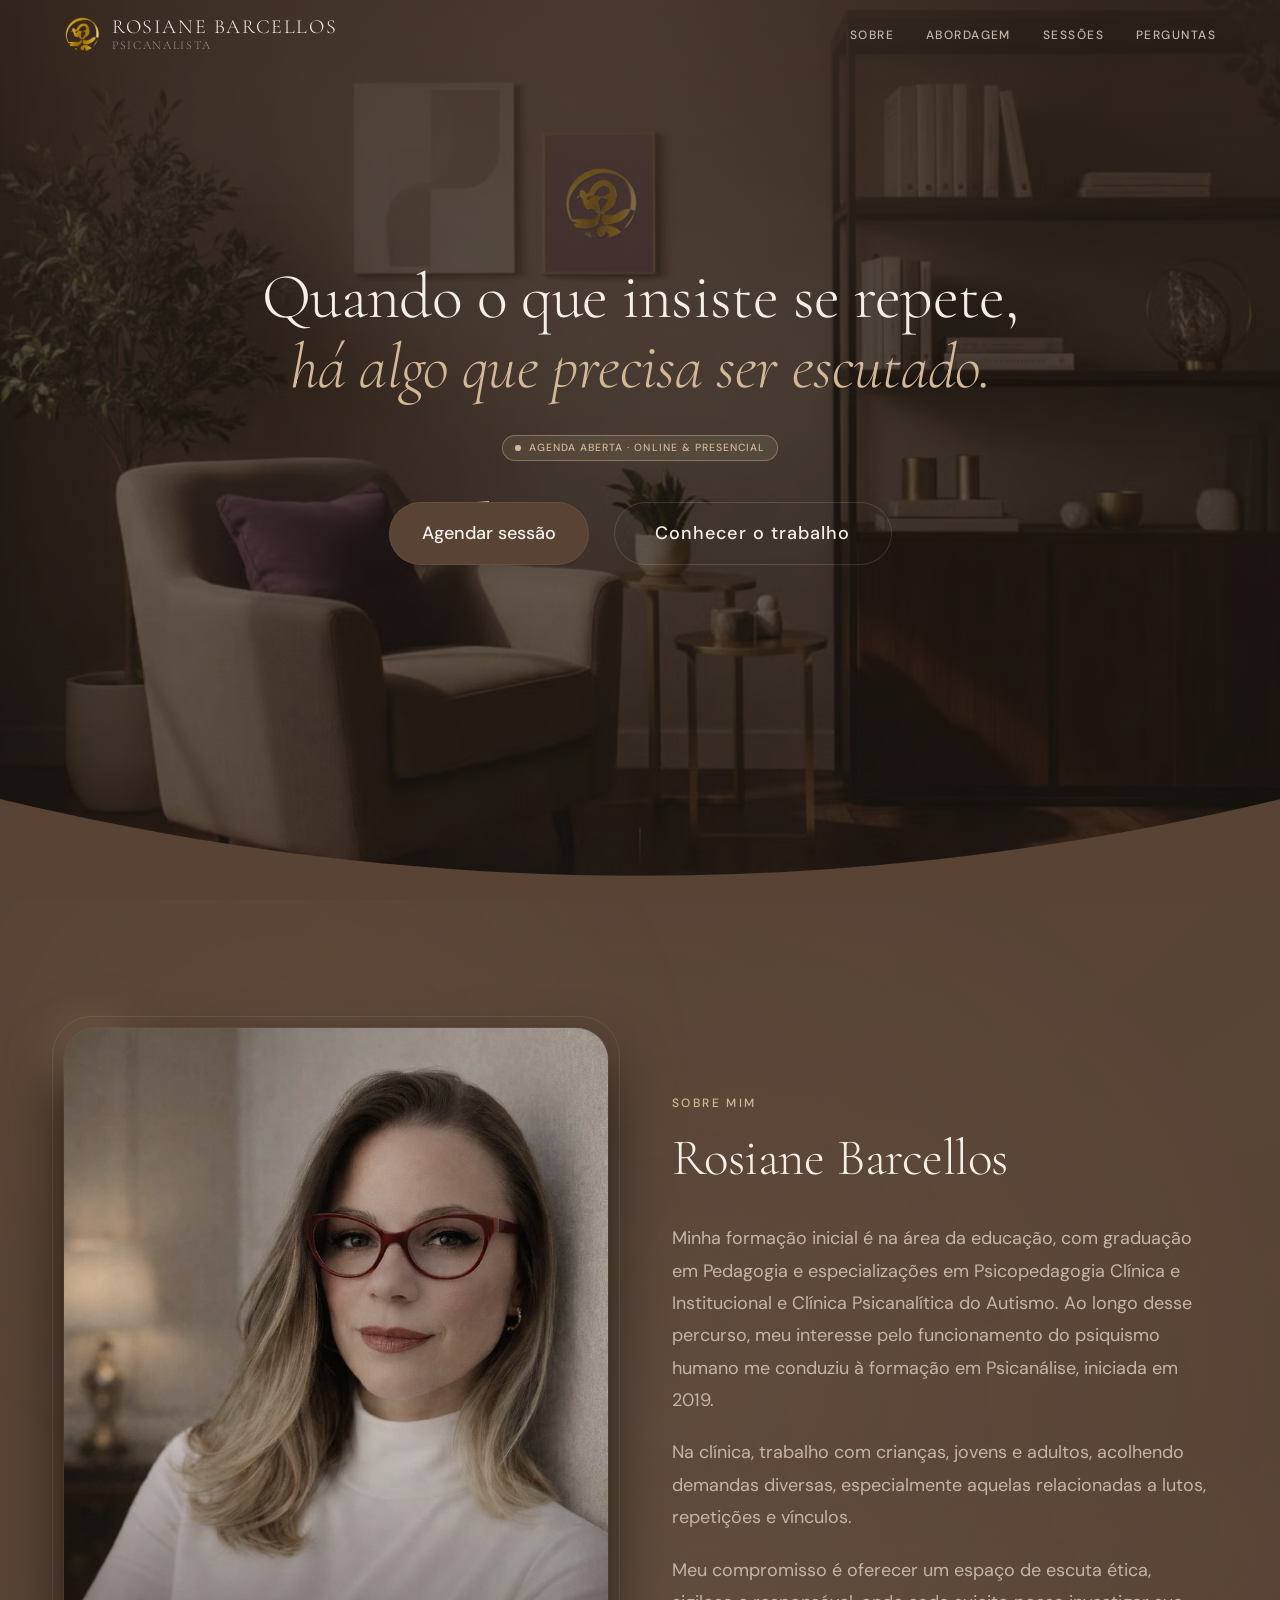
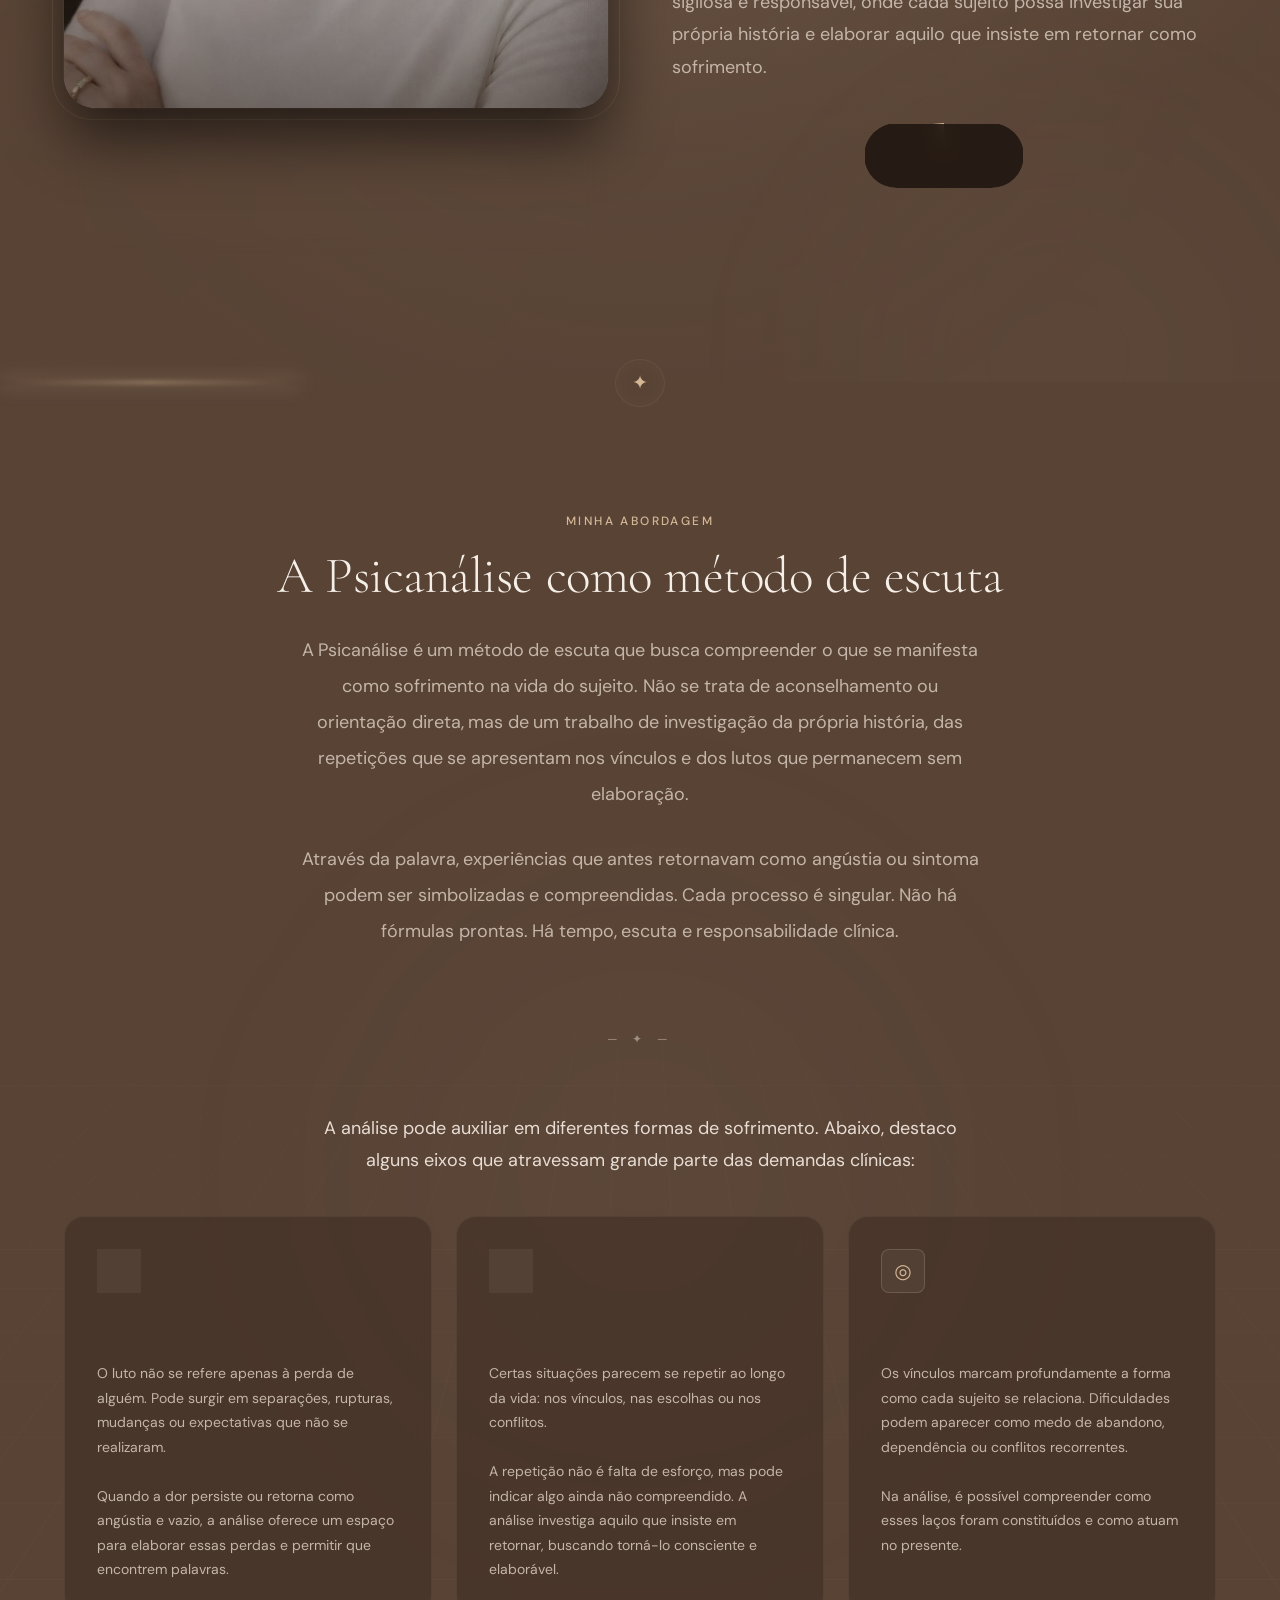
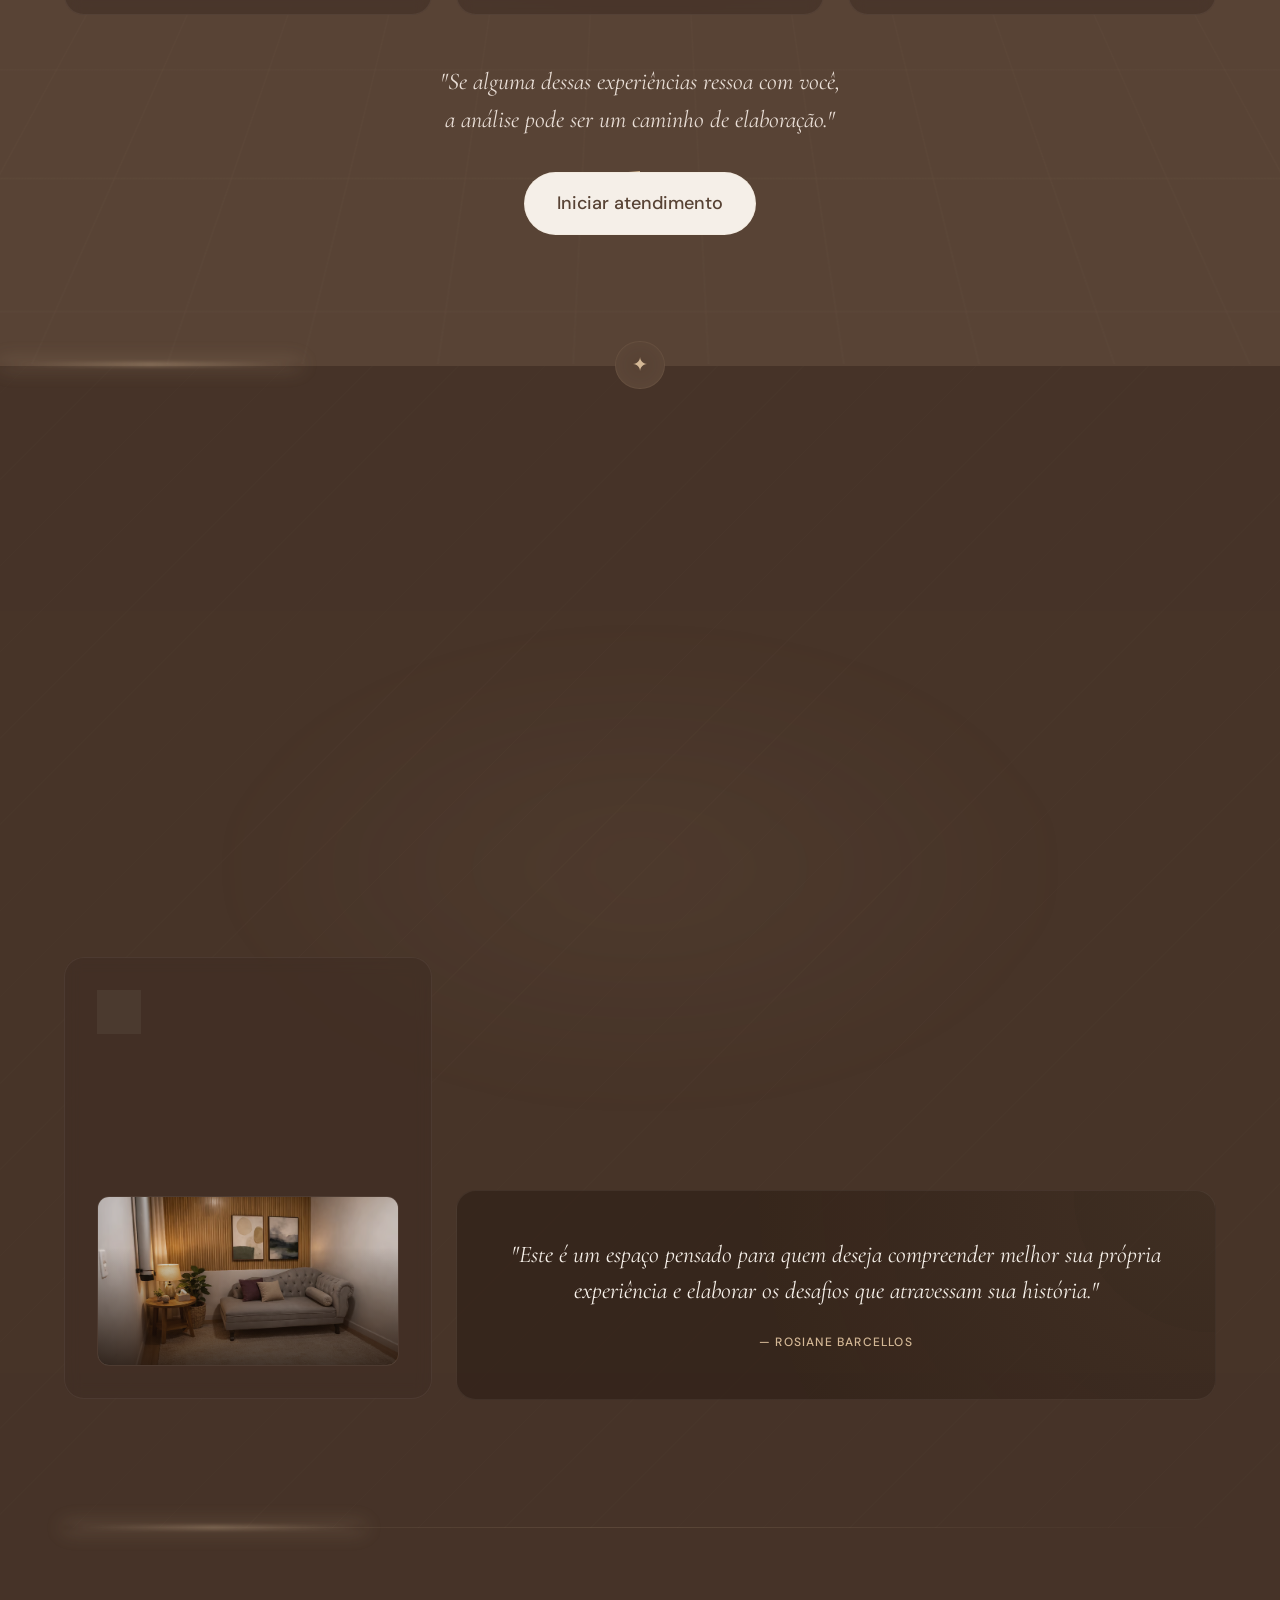
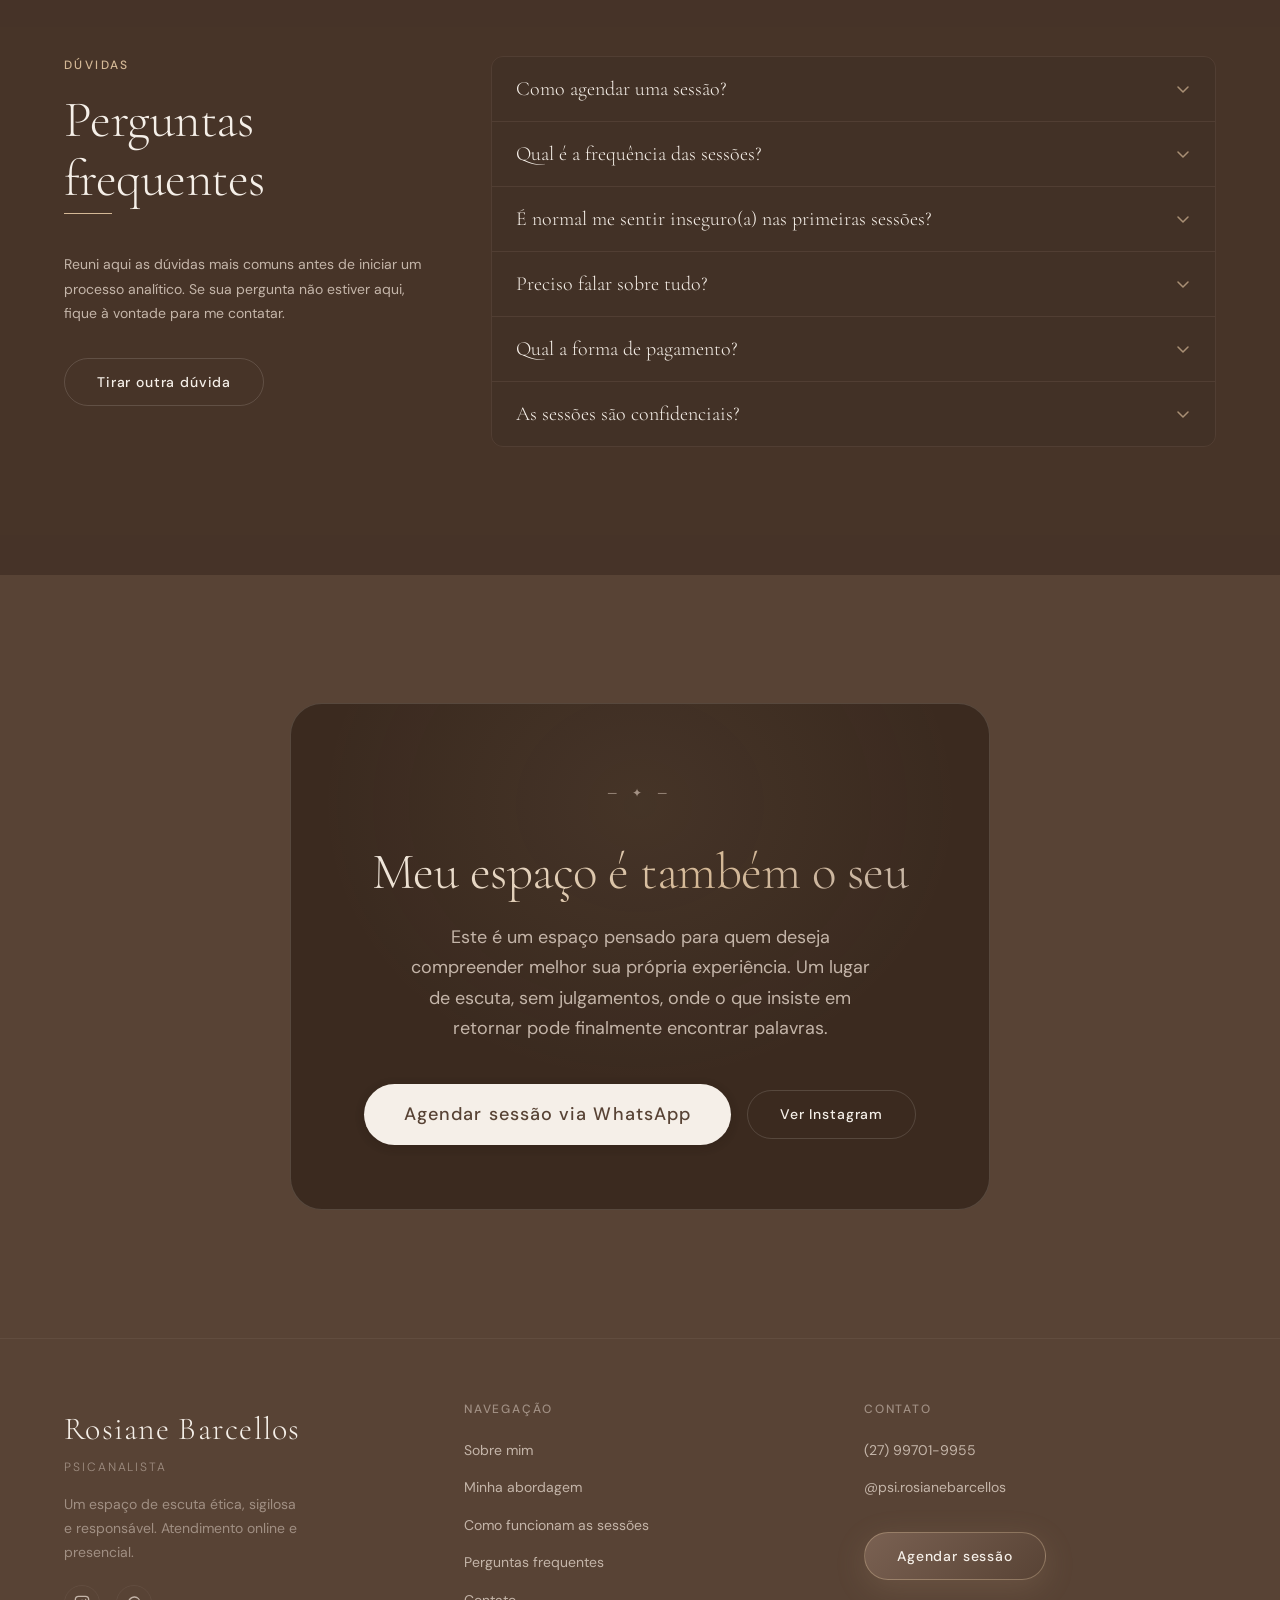
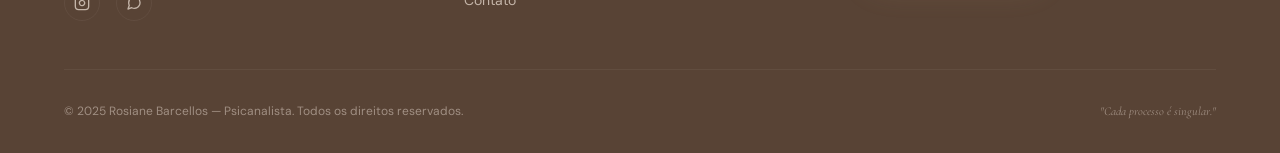
==== commit c80606c2: "atualização de bug e otimização para celular" ====
--- a/index.html
+++ b/index.html
@@ -126,7 +126,6 @@
 
       <div class="hero__scroll" aria-hidden="true">
         <div class="hero__scroll-line"></div>
-        <span>Rolar</span>
       </div>
 
       <div class="hero__divider" aria-hidden="true">
--- a/assets/css/style.css
+++ b/assets/css/style.css
@@ -1976,7 +1976,34 @@
 
     @media (max-width: 600px) {
       .hero__title {
-        font-size: clamp(2.2rem, 8vw, 3.5rem);
+        font-size: clamp(1.8rem, 7vw, 2.5rem);
+      }
+
+      .btn {
+        padding: var(--space-2) var(--space-6);
+        font-size: var(--text-sm);
+      }
+
+      .btn-lg {
+        padding: var(--space-3) var(--space-6);
+        font-size: var(--text-sm);
+      }
+      
+      .btn-shimmer__inner {
+        padding: var(--space-3) var(--space-6);
+        font-size: var(--text-sm);
+      }
+
+      /* Melhoria de Performance: desabilita blurs pesados animados em celulares que causam lag na rolagem */
+      .site-bg__glow,
+      .site-bg__streak,
+      .sobre-orb-1,
+      .sobre-orb-2,
+      .sobre-interference,
+      .sobre-interference-reverse,
+      .abordagem-glow {
+        display: none !important;
+        animation: none !important;
       }
 
       .section {
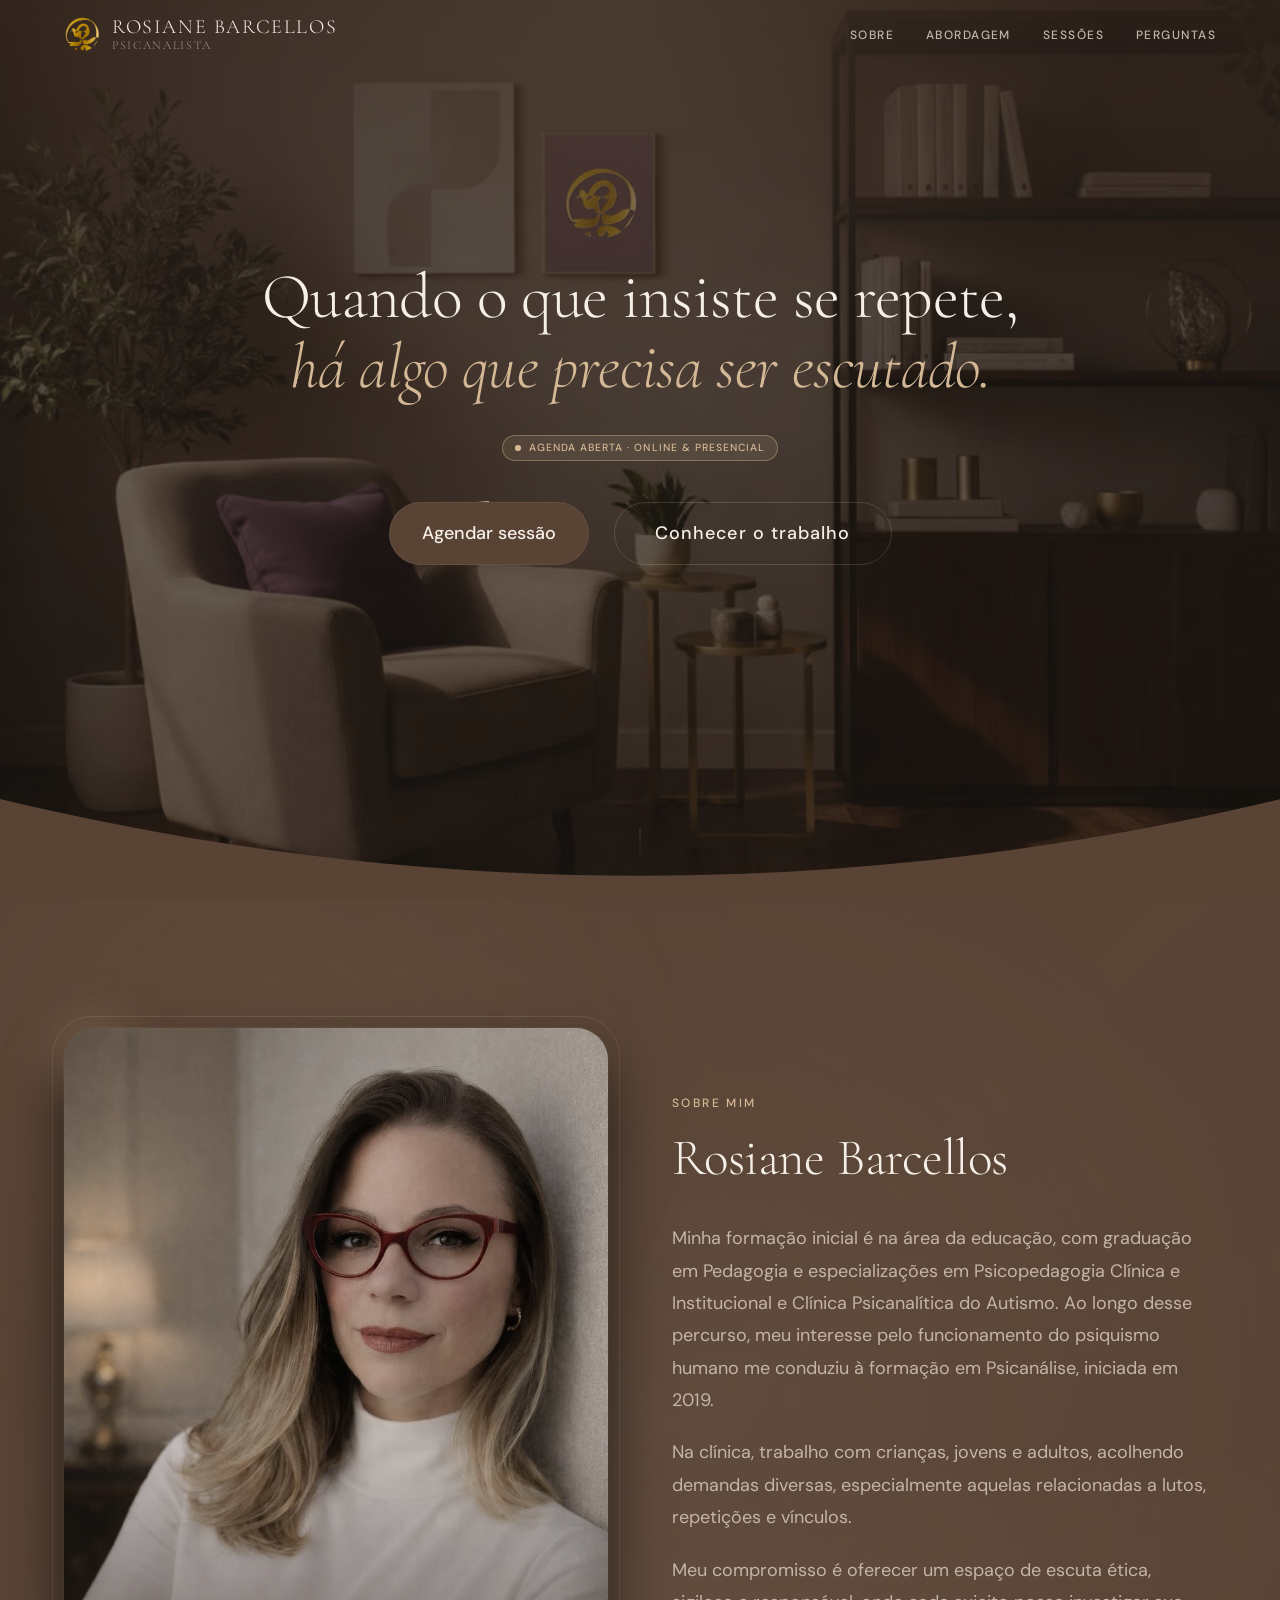
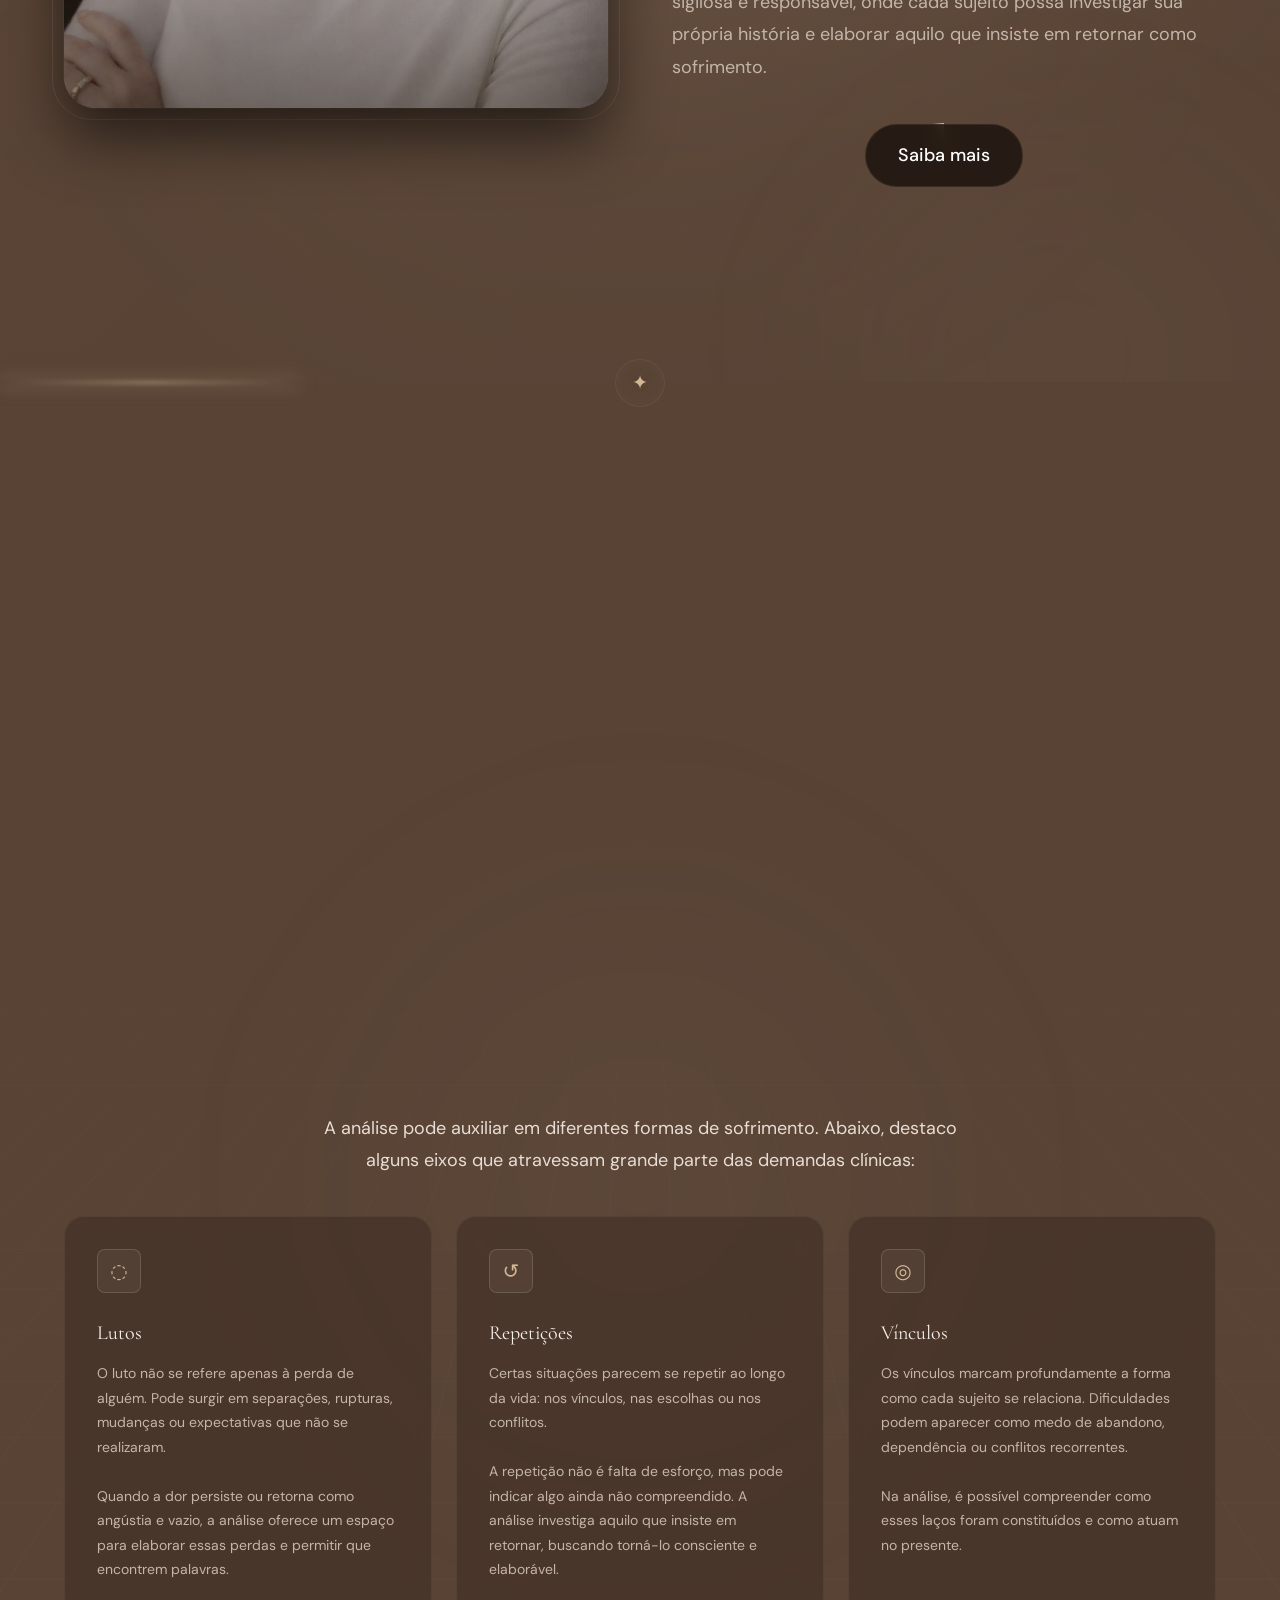
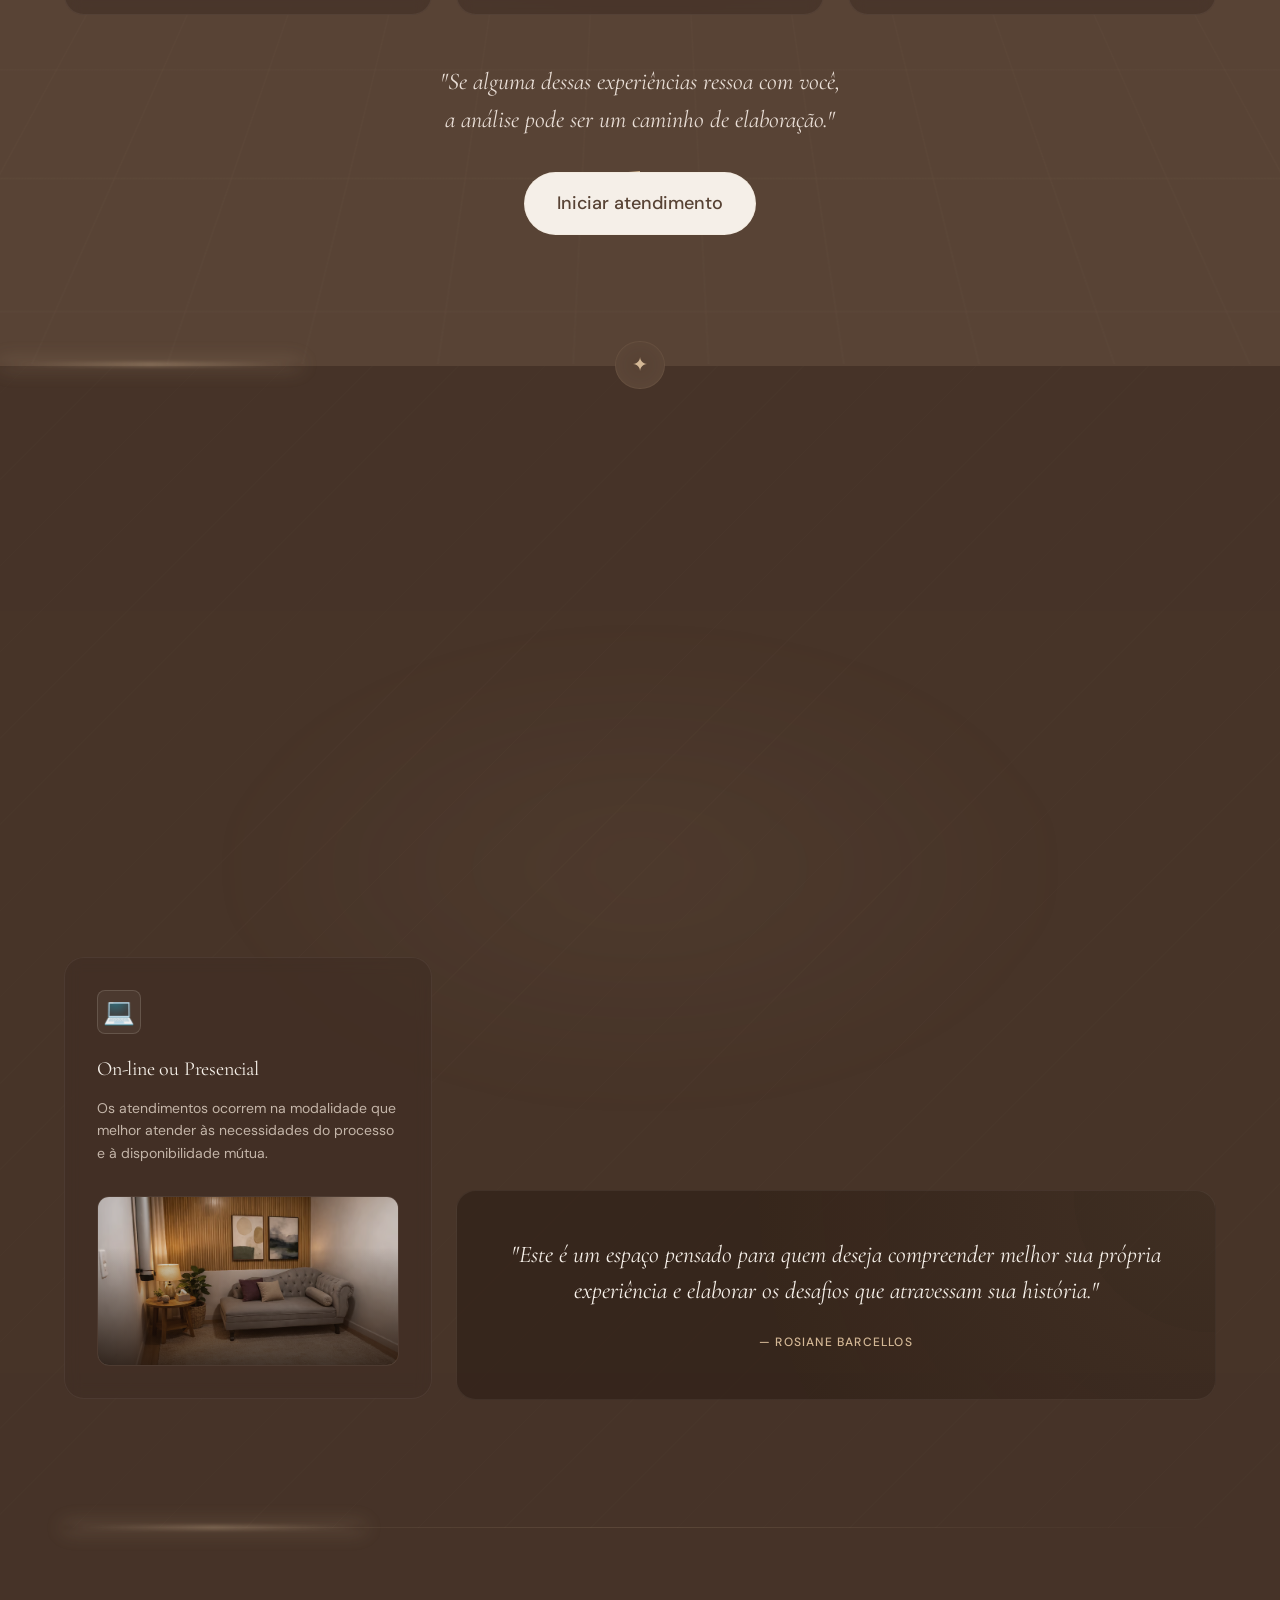
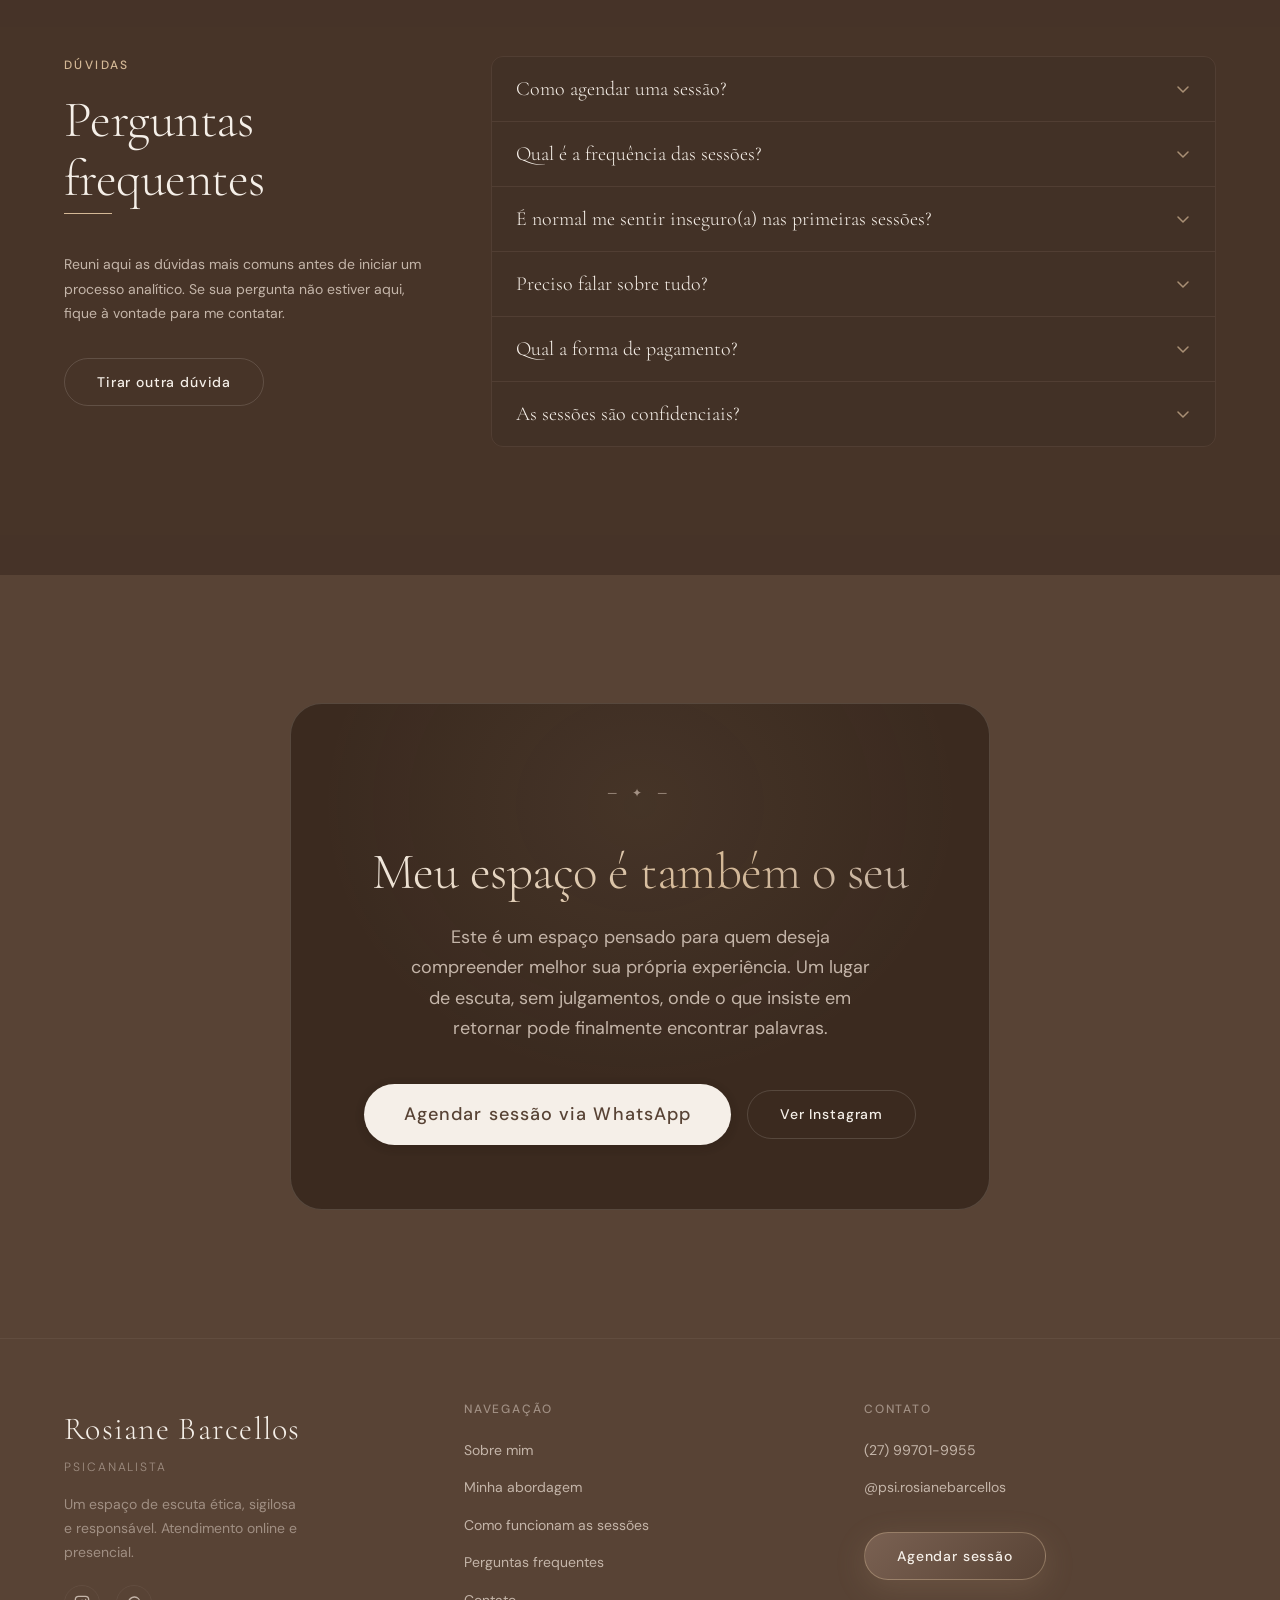
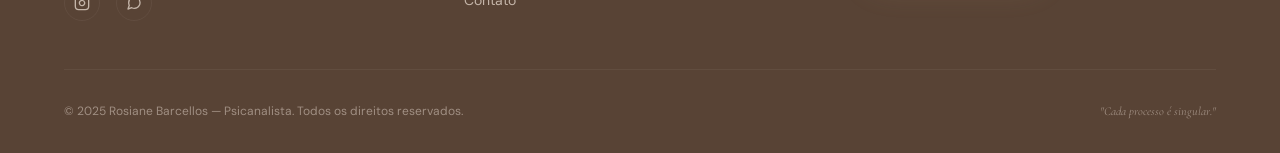
==== commit d8a536c4: "atualização de bug e otimização para celular" ====
--- a/index.html
+++ b/index.html
@@ -9,12 +9,18 @@
     content="Sou Rosiane Barcellos, psicanalista dedicada a ajudar pessoas a se escutarem e lidarem com questões emocionais. Atendo crianças, jovens e adultos — online e presencial." />
   <meta name="keywords" content="psicanalista, psicanálise, terapia, lutos, vínculos, repetições, atendimento online" />
 
-  <!-- Open Graph -->
+  <!-- Open Graph & Link Preview -->
   <meta property="og:title" content="Rosiane Barcellos — Psicanalista" />
   <meta property="og:description"
     content="Um espaço de escuta ética, sigilosa e responsável. Quando o que insiste se repete, há algo que precisa ser escutado." />
   <meta property="og:type" content="website" />
   <meta property="og:url" content="https://rosianebarcellos.com/" />
+  <meta property="og:image" content="https://rosianebarcellos.com/assets/images/a_psicana-lise_a-c-_em_essaanc_57f64bc68682.png" />
+  <meta property="og:image:alt" content="Logo Rosiane Barcellos Psicanalista" />
+
+  <!-- Favicon -->
+  <link rel="icon" type="image/png" href="assets/images/a_psicana-lise_a-c-_em_essaanc_57f64bc68682.png" />
+  <link rel="apple-touch-icon" href="assets/images/a_psicana-lise_a-c-_em_essaanc_57f64bc68682.png" />
 
   <!-- Fonts: Cormorant Garamond (serifa elegante) + DM Sans (sans-serif limpa) -->
   <link rel="preconnect" href="https://fonts.googleapis.com" />
--- a/assets/css/style.css
+++ b/assets/css/style.css
@@ -1976,36 +1976,64 @@
 
     @media (max-width: 600px) {
       .hero__title {
-        font-size: clamp(1.8rem, 7vw, 2.5rem);
+        /* Tamanho reduzido para caber perfeitamente na linha sem quebrar palavras */
+        font-size: clamp(1.4rem, 5.5vw, 1.8rem);
+        line-height: 1.25;
+      }
+      
+      .hero__badge {
+        font-size: 0.55rem;
+        padding: 4px 10px;
+        letter-spacing: 0.08em;
       }
 
       .btn {
-        padding: var(--space-2) var(--space-6);
+        padding: var(--space-2) var(--space-5);
         font-size: var(--text-sm);
       }
 
       .btn-lg {
-        padding: var(--space-3) var(--space-6);
+        padding: var(--space-3) var(--space-4);
         font-size: var(--text-sm);
       }
       
       .btn-shimmer__inner {
-        padding: var(--space-3) var(--space-6);
-        font-size: var(--text-sm);
-      }
-
-      /* Melhoria de Performance: desabilita blurs pesados animados em celulares que causam lag na rolagem */
+        padding: var(--space-3) var(--space-5);
+        font-size: var(--text-xs);
+      }
+
+      /* Melhoria Absoluta de Performance Mobile: desabilita blurs pesados, filtros de vidro e grids que matam as placas de vídeo de celulares */
       .site-bg__glow,
       .site-bg__streak,
       .sobre-orb-1,
       .sobre-orb-2,
       .sobre-interference,
       .sobre-interference-reverse,
-      .abordagem-glow {
+      .abordagem-glow,
+      .abordagem-bg-grid,
+      .sessoes-glow-bg,
+      .hero__ambient {
         display: none !important;
         animation: none !important;
       }
 
+      .card, .quote-block, .btn-shimmer__inner, .nav.scrolled {
+        backdrop-filter: none !important;
+        -webkit-backdrop-filter: none !important;
+        background-color: rgba(45, 30, 20, 0.95); /* Cor sólida como fallback de vidro */
+      }
+      
+      .about-photo__frame {
+        animation: none !important; /* Animando box shadow em celular trava a página */
+        box-shadow: none !important;
+        border: 1px solid rgba(212, 184, 150, 0.2);
+      }
+      
+      .transition-beam {
+        animation: none !important;
+        box-shadow: none !important;
+      }
+
       .section {
         padding: var(--space-20) 0;
       }
